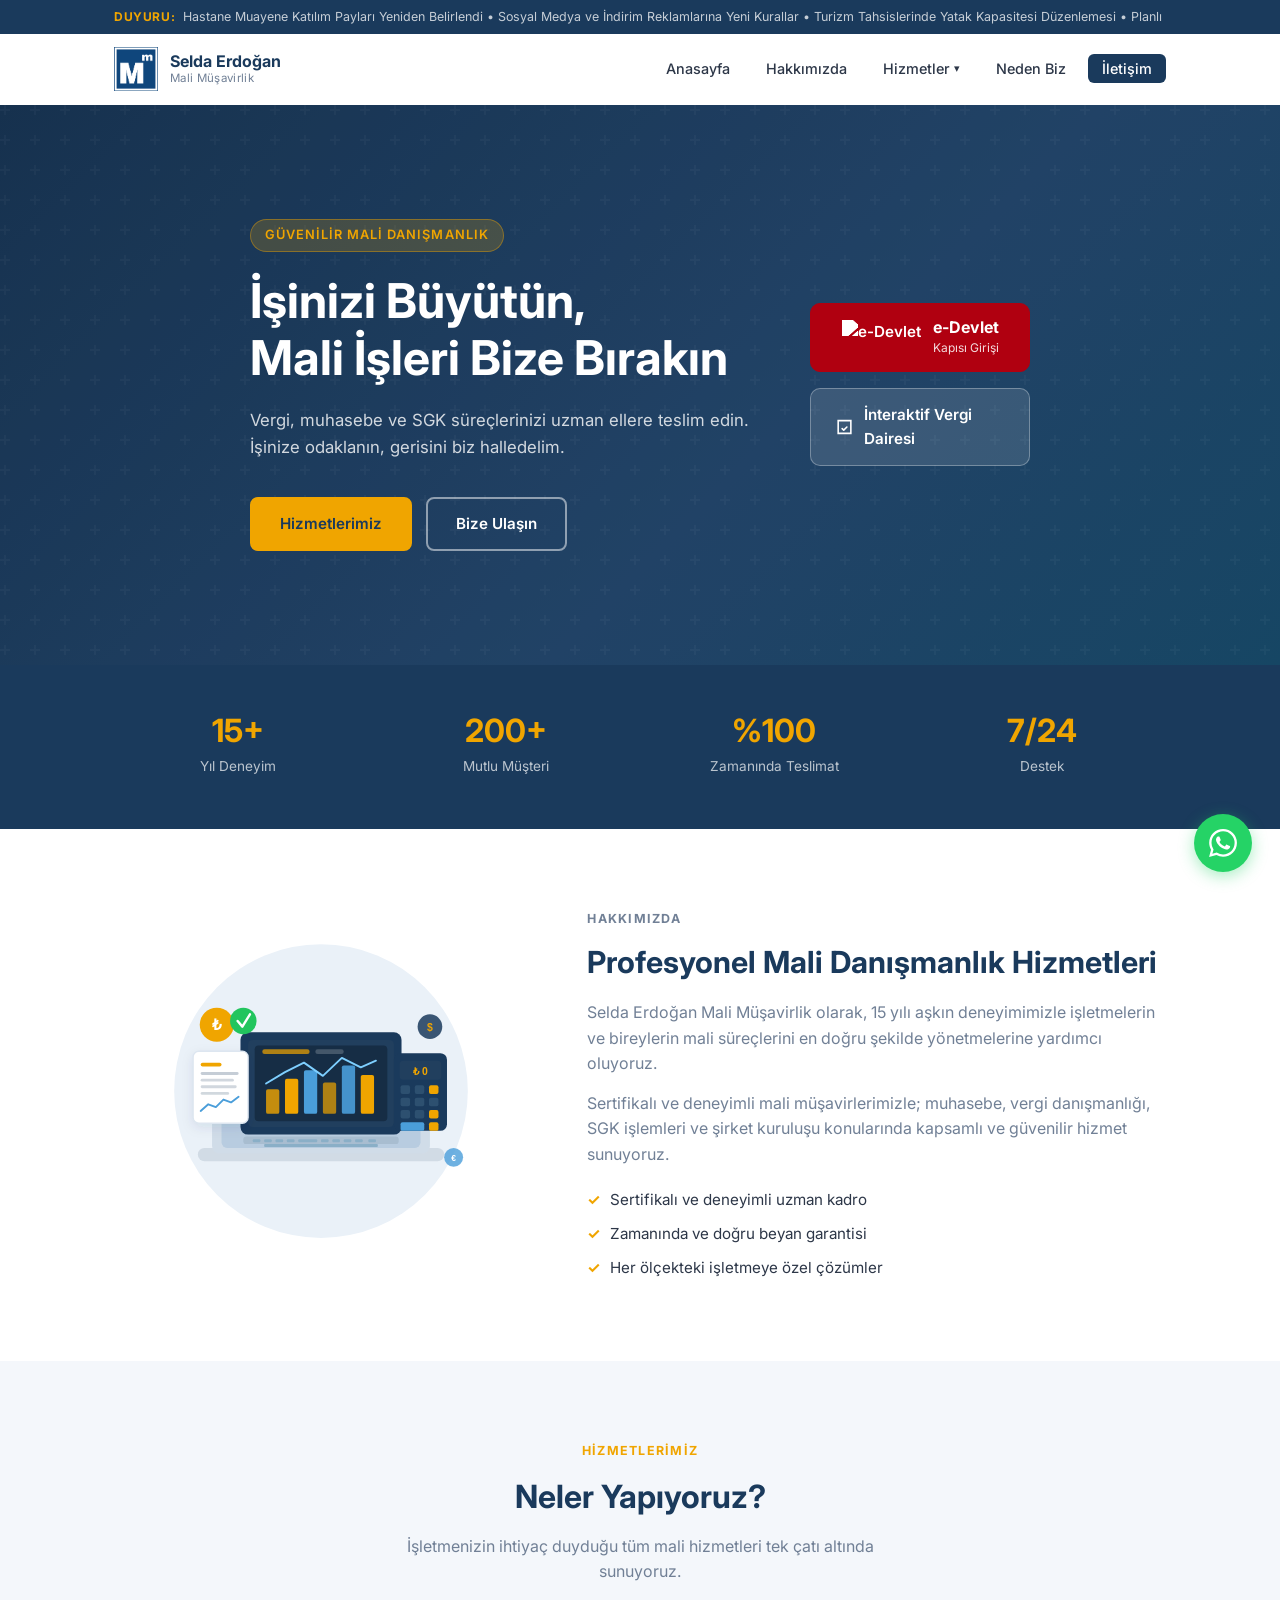
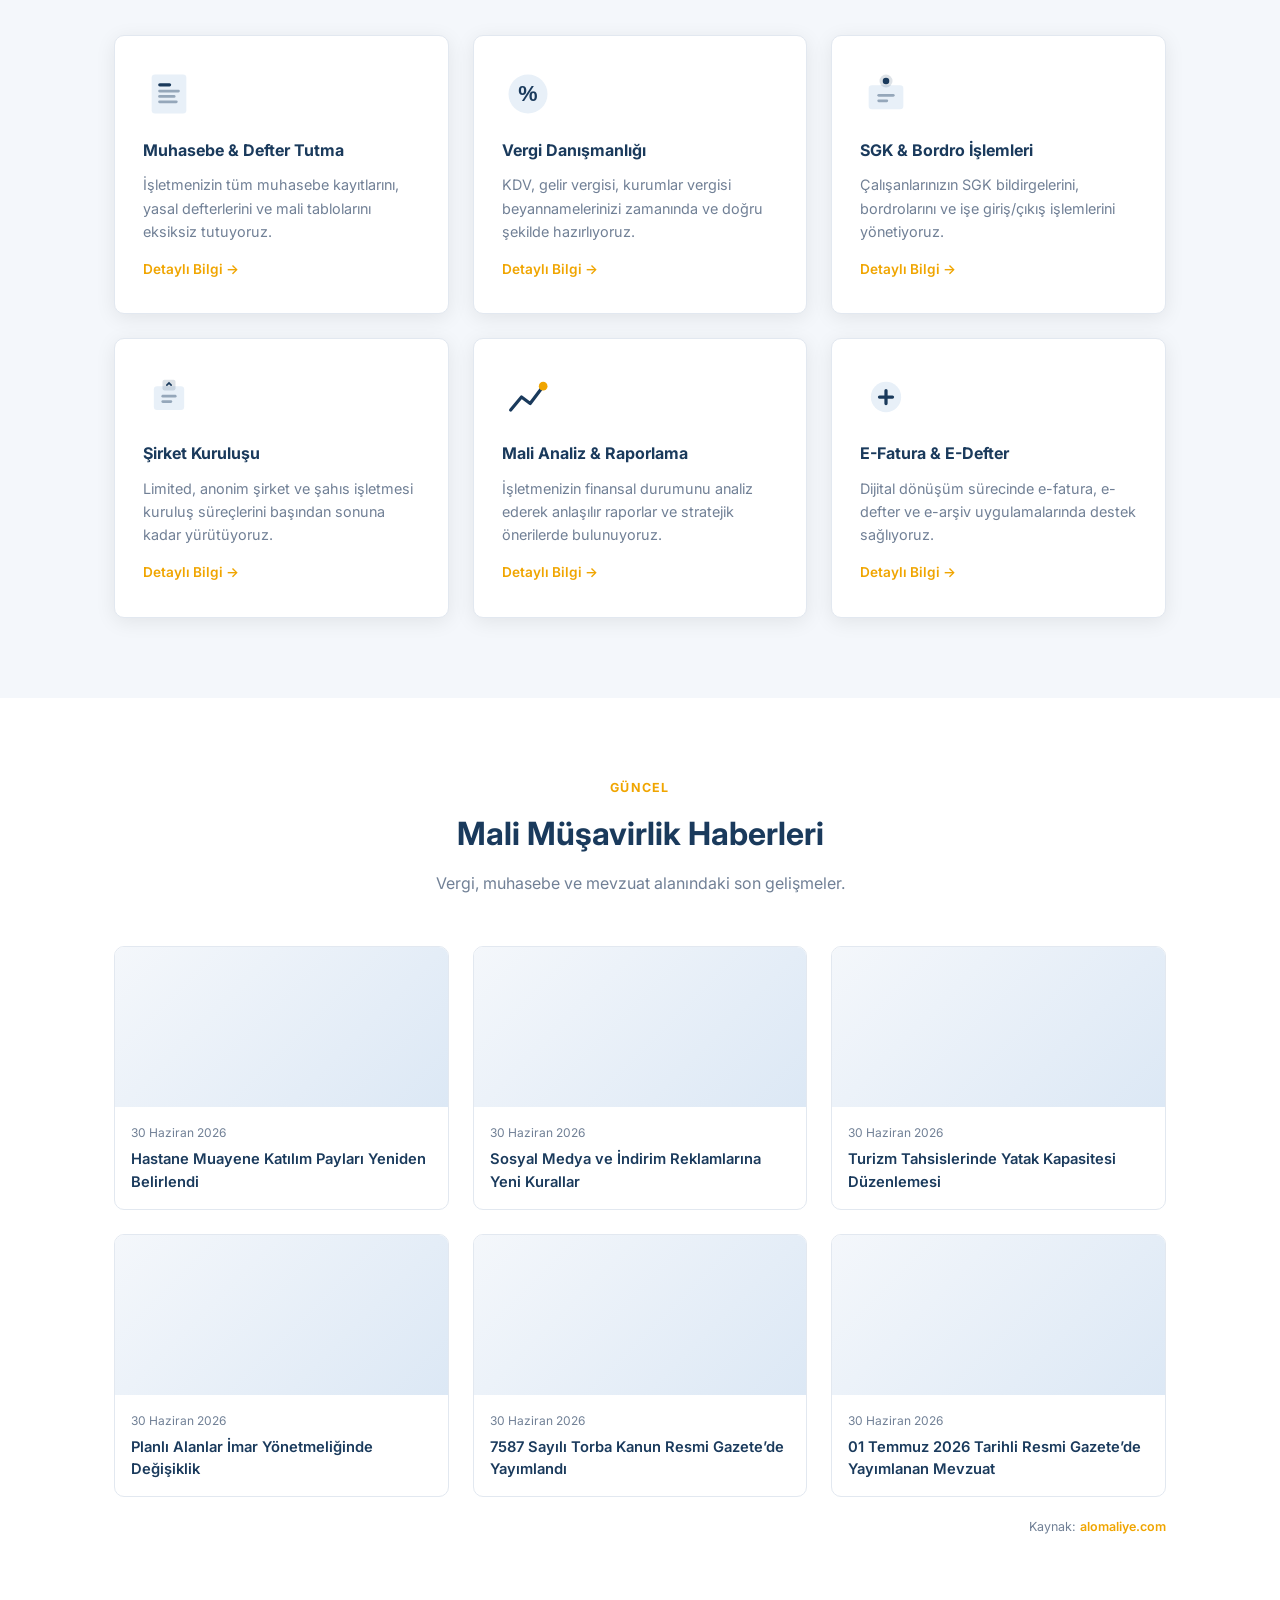
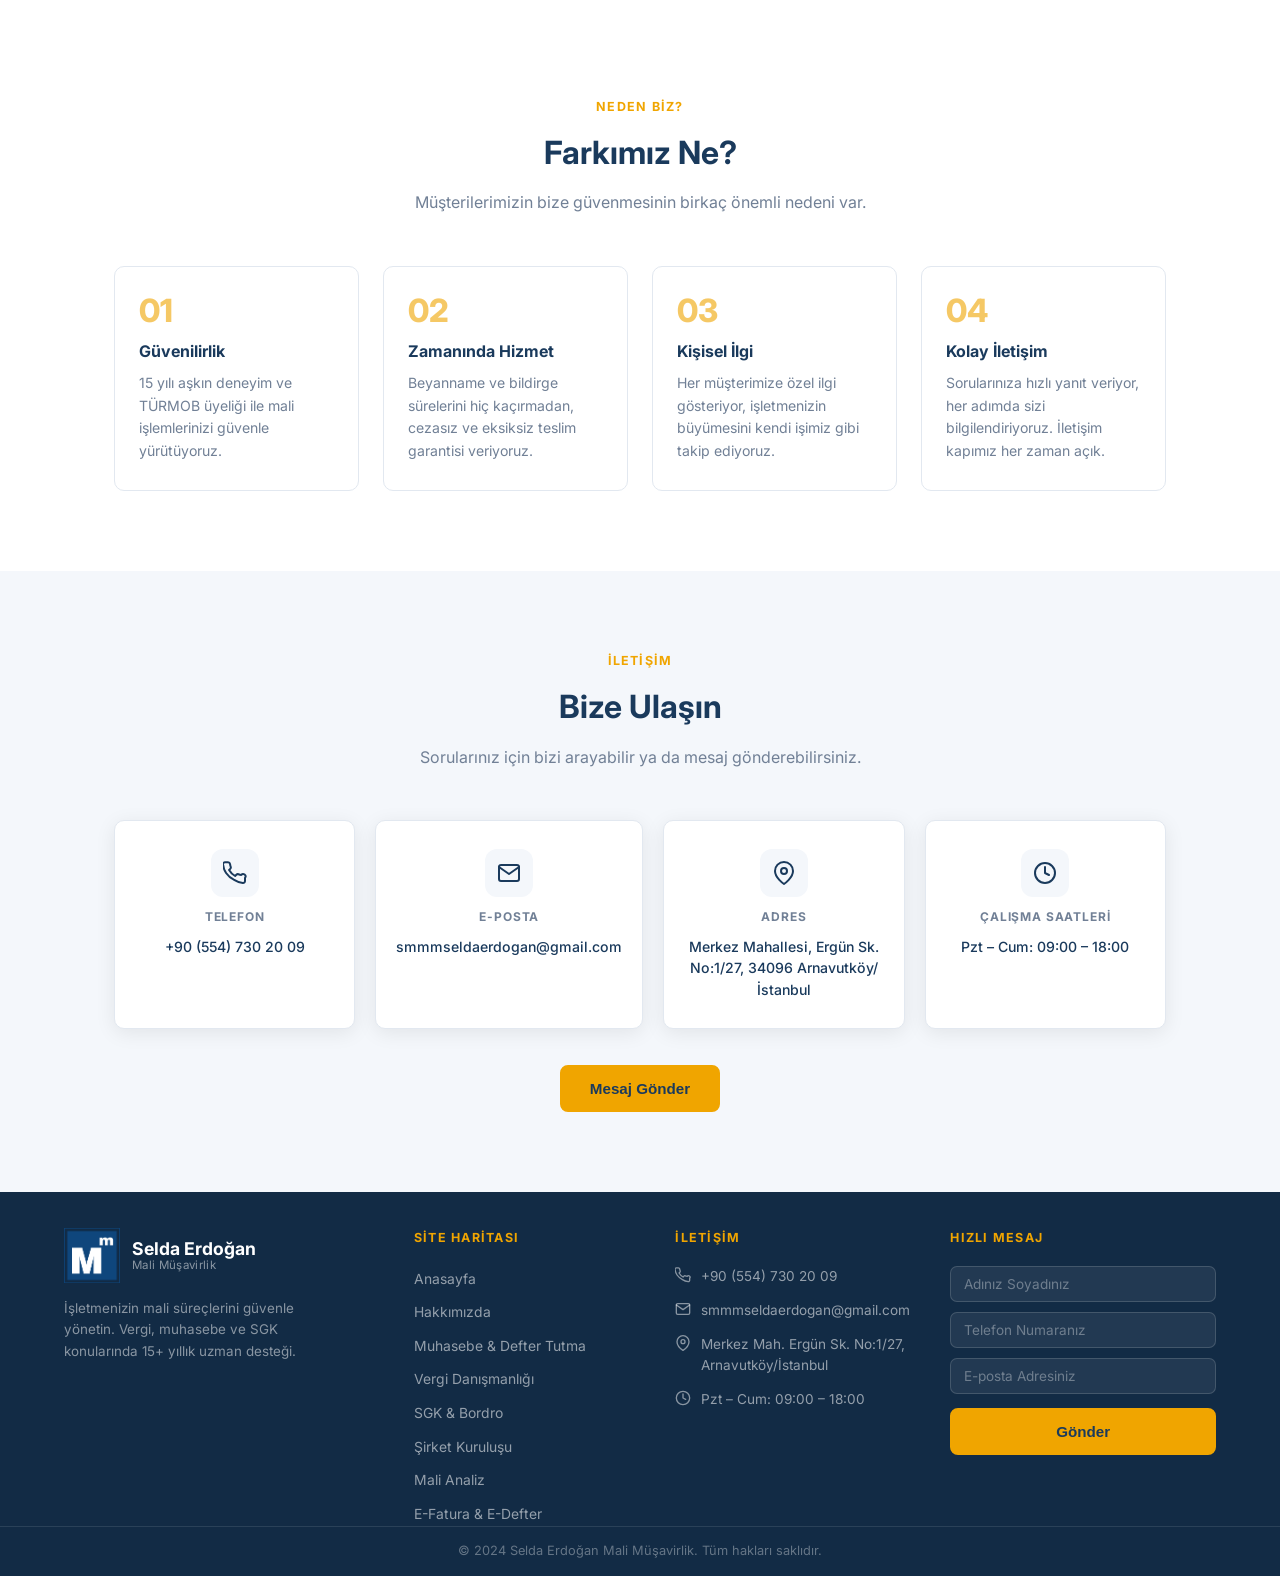
==== index.html @ 45fde5cc "edevlet butonu: resmi cdn logosu kullan" ====
<!DOCTYPE html>
<html lang="tr">
<head>
  <meta charset="UTF-8" />
  <meta name="viewport" content="width=device-width, initial-scale=1.0" />
  <title>Selda Erdoğan Mali Müşavirlik</title>
  <link rel="stylesheet" href="style.css" />
  <link href="https://fonts.googleapis.com/css2?family=Inter:wght@300;400;500;600;700&display=swap" rel="stylesheet" />
</head>
<body>

  <!-- TOPBAR -->
  <div class="topbar" id="topbar">
    <div class="container topbar-inner">
      <div class="topbar-rates" id="topbar-rates">
        <span class="rate-item"><span class="rate-label">$ Dolar</span><span class="rate-val" id="usd-val">—</span></span>
        <span class="rate-divider">|</span>
        <span class="rate-item"><span class="rate-label">€ Euro</span><span class="rate-val" id="eur-val">—</span></span>
        <span class="rate-divider">|</span>
        <span class="rate-item"><span class="rate-label">£ Sterlin</span><span class="rate-val" id="gbp-val">—</span></span>
      </div>
      <div class="topbar-ticker">
        <span class="ticker-label">Duyuru:</span>
        <div class="ticker-wrap">
          <span class="ticker-text" id="ticker-text">Haberler yükleniyor...</span>
        </div>
      </div>
    </div>
  </div>

  <!-- HEADER -->
  <header class="header" id="header">
    <div class="container header-inner">
      <a href="#anasayfa" class="logo">
        <img src="logo.png" alt="Selda Erdoğan Mali Müşavirlik Logo" class="logo-img" />
        <div class="logo-text">
          <span class="logo-name">Selda Erdoğan</span>
          <span class="logo-sub">Mali Müşavirlik</span>
        </div>
      </a>

      <nav class="nav" id="nav">
        <ul>
          <li><a href="#anasayfa">Anasayfa</a></li>
          <li><a href="#hakkimizda">Hakkımızda</a></li>
          <li class="has-dropdown">
            <a href="#hizmetler">Hizmetler <span class="arrow">▾</span></a>
            <ul class="dropdown">
              <li><a href="hizmetler/muhasebe.html">Muhasebe & Defter Tutma</a></li>
              <li><a href="hizmetler/vergi.html">Vergi Danışmanlığı</a></li>
              <li><a href="hizmetler/sgk.html">SGK & Bordro İşlemleri</a></li>
              <li><a href="hizmetler/sirket.html">Şirket Kuruluşu</a></li>
              <li><a href="hizmetler/analiz.html">Mali Analiz & Raporlama</a></li>
              <li><a href="hizmetler/efatura.html">E-Fatura & E-Defter</a></li>
            </ul>
          </li>
          <li><a href="#neden-biz">Neden Biz</a></li>
          <li><a href="#" class="nav-cta" onclick="event.preventDefault();document.getElementById('contact-popup').classList.add('active')">İletişim</a></li>
        </ul>
      </nav>

      <button class="hamburger" id="hamburger" aria-label="Menü">
        <span></span><span></span><span></span>
      </button>
    </div>
  </header>

  <!-- HERO -->
  <section class="hero" id="anasayfa">
    <div class="hero-overlay"></div>
    <div class="container hero-inner">
      <div class="hero-content">
        <p class="hero-badge">Güvenilir Mali Danışmanlık</p>
        <h1>İşinizi Büyütün,<br/>Mali İşleri Bize Bırakın</h1>
        <p class="hero-desc">
          Vergi, muhasebe ve SGK süreçlerinizi uzman ellere teslim edin.
          İşinize odaklanın, gerisini biz halledelim.
        </p>
        <div class="hero-btns">
          <a href="#hizmetler" class="btn btn-primary">Hizmetlerimiz</a>
          <a href="#iletisim" class="btn btn-outline">Bize Ulaşın</a>
        </div>
      </div>
      <div class="hero-links">
        <a href="https://giris.turkiye.gov.tr" target="_blank" rel="noopener" class="hero-link-btn hero-link-edevlet">
          <img src="https://cdn.e-devlet.gov.tr/themes/izmir/images/login/edk-logo.png" alt="e-Devlet" height="36" style="filter: brightness(0) invert(1);" />
          <span>
            <span class="hero-link-label">e-Devlet</span>
            <span class="hero-link-sub">Kapısı Girişi</span>
          </span>
        </a>
        <a href="https://ivd.gib.gov.tr" target="_blank" rel="noopener" class="hero-link-btn">
          <svg viewBox="0 0 24 24" fill="none" width="22" height="22"><path d="M9 14l2 2 4-4" stroke="currentColor" stroke-width="2" stroke-linecap="round" stroke-linejoin="round"/><path d="M4 4h16v16H4z" stroke="currentColor" stroke-width="2" rx="2"/></svg>
          İnteraktif Vergi Dairesi
        </a>
      </div>
    </div>
  </section>

  <!-- STATS -->
  <section class="stats">
    <div class="container stats-grid">
      <div class="stat-item">
        <span class="stat-num">15+</span>
        <span class="stat-label">Yıl Deneyim</span>
      </div>
      <div class="stat-item">
        <span class="stat-num">200+</span>
        <span class="stat-label">Mutlu Müşteri</span>
      </div>
      <div class="stat-item">
        <span class="stat-num">%100</span>
        <span class="stat-label">Zamanında Teslimat</span>
      </div>
      <div class="stat-item">
        <span class="stat-num">7/24</span>
        <span class="stat-label">Destek</span>
      </div>
    </div>
  </section>

  <!-- HAKKIMIZDA -->
  <section class="about section" id="hakkimizda">
    <div class="container about-grid">
      <div class="about-visual">
        <div class="about-illus">
          <svg xmlns="http://www.w3.org/2000/svg" viewBox="0 0 380 340" fill="none">

            <!-- Arka plan daire -->
            <circle cx="190" cy="170" r="155" fill="#eaf1f8"/>

            <!-- Masa -->
            <rect x="60" y="230" width="260" height="14" rx="7" fill="#1a3a5c" opacity=".12"/>
            <rect x="75" y="188" width="230" height="48" rx="8" fill="#d0dce8"/>
            <rect x="85" y="194" width="210" height="36" rx="6" fill="#b8cce0"/>

            <!-- Laptop gövde -->
            <rect x="105" y="108" width="170" height="108" rx="8" fill="#1a3a5c"/>
            <rect x="113" y="116" width="154" height="92" rx="5" fill="#213f5e"/>

            <!-- Ekran içi grafik -->
            <rect x="120" y="122" width="140" height="80" rx="4" fill="#162d45"/>
            <!-- Bar chart -->
            <rect x="132" y="168" width="14" height="26" rx="2" fill="#f0a500" opacity=".8"/>
            <rect x="152" y="157" width="14" height="37" rx="2" fill="#f0a500"/>
            <rect x="172" y="148" width="14" height="46" rx="2" fill="#4a9eda"/>
            <rect x="192" y="161" width="14" height="33" rx="2" fill="#f0a500" opacity=".7"/>
            <rect x="212" y="143" width="14" height="51" rx="2" fill="#4a9eda" opacity=".9"/>
            <rect x="232" y="153" width="14" height="41" rx="2" fill="#f0a500"/>
            <!-- Çizgi grafik -->
            <polyline points="132,162 152,150 172,140 192,154 212,135 232,145 248,138" stroke="#7ecfff" stroke-width="2" stroke-linecap="round" stroke-linejoin="round" fill="none"/>
            <!-- Başlık metni ekran -->
            <rect x="128" y="126" width="50" height="5" rx="2.5" fill="#f0a500" opacity=".7"/>
            <rect x="184" y="126" width="30" height="5" rx="2.5" fill="#fff" opacity=".2"/>

            <!-- Klavye -->
            <rect x="108" y="218" width="164" height="8" rx="3" fill="#a8bdd0"/>
            <rect x="118" y="221" width="8" height="3" rx="1" fill="#8aafc7"/>
            <rect x="130" y="221" width="8" height="3" rx="1" fill="#8aafc7"/>
            <rect x="142" y="221" width="8" height="3" rx="1" fill="#8aafc7"/>
            <rect x="154" y="221" width="8" height="3" rx="1" fill="#8aafc7"/>
            <rect x="166" y="221" width="20" height="3" rx="1" fill="#8aafc7"/>
            <rect x="190" y="221" width="8" height="3" rx="1" fill="#8aafc7"/>
            <rect x="202" y="221" width="8" height="3" rx="1" fill="#8aafc7"/>
            <rect x="214" y="221" width="8" height="3" rx="1" fill="#8aafc7"/>
            <rect x="226" y="221" width="8" height="3" rx="1" fill="#8aafc7"/>
            <rect x="240" y="221" width="8" height="3" rx="1" fill="#8aafc7"/>
            <rect x="130" y="226" width="120" height="3" rx="1" fill="#8aafc7"/>

            <!-- Sol belge / dosya -->
            <rect x="55" y="128" width="58" height="76" rx="6" fill="#fff" filter="url(#shadow1)"/>
            <rect x="55" y="128" width="58" height="76" rx="6" fill="#fff"/>
            <rect x="55" y="128" width="58" height="76" rx="6" stroke="#dde6f0" stroke-width="1.5"/>
            <rect x="63" y="140" width="22" height="4" rx="2" fill="#f0a500"/>
            <rect x="63" y="150" width="40" height="3" rx="1.5" fill="#1a3a5c" opacity=".25"/>
            <rect x="63" y="157" width="35" height="3" rx="1.5" fill="#1a3a5c" opacity=".2"/>
            <rect x="63" y="164" width="38" height="3" rx="1.5" fill="#1a3a5c" opacity=".2"/>
            <rect x="63" y="171" width="30" height="3" rx="1.5" fill="#1a3a5c" opacity=".2"/>
            <!-- Küçük grafik belge içi -->
            <polyline points="63,191 71,184 79,187 87,179 95,182 103,176" stroke="#4a9eda" stroke-width="2" stroke-linecap="round" stroke-linejoin="round" fill="none"/>

            <!-- Sağ hesap makinesi -->
            <rect x="267" y="130" width="56" height="82" rx="7" fill="#1a3a5c"/>
            <rect x="273" y="138" width="44" height="20" rx="4" fill="#213f5e"/>
            <text x="295" y="153" text-anchor="middle" font-size="11" font-weight="700" fill="#f0a500" font-family="Arial">₺ 0</text>
            <!-- Tuşlar -->
            <rect x="274" y="164" width="10" height="9" rx="2" fill="#2d5070"/>
            <rect x="289" y="164" width="10" height="9" rx="2" fill="#2d5070"/>
            <rect x="304" y="164" width="10" height="9" rx="2" fill="#f0a500"/>
            <rect x="274" y="177" width="10" height="9" rx="2" fill="#2d5070"/>
            <rect x="289" y="177" width="10" height="9" rx="2" fill="#2d5070"/>
            <rect x="304" y="177" width="10" height="9" rx="2" fill="#2d5070"/>
            <rect x="274" y="190" width="10" height="9" rx="2" fill="#2d5070"/>
            <rect x="289" y="190" width="10" height="9" rx="2" fill="#2d5070"/>
            <rect x="304" y="190" width="10" height="9" rx="2" fill="#f0a500"/>
            <rect x="274" y="203" width="25" height="9" rx="2" fill="#4a9eda"/>
            <rect x="304" y="203" width="10" height="9" rx="2" fill="#f0a500"/>

            <!-- Para sembolleri floating -->
            <circle cx="80" cy="100" r="18" fill="#f0a500"/>
            <text x="80" y="106" text-anchor="middle" font-size="16" font-weight="700" fill="#fff" font-family="Arial">₺</text>

            <circle cx="305" cy="102" r="13" fill="#1a3a5c" opacity=".85"/>
            <text x="305" y="107" text-anchor="middle" font-size="11" font-weight="700" fill="#f0a500" font-family="Arial">$</text>

            <circle cx="330" cy="240" r="10" fill="#4a9eda" opacity=".8"/>
            <text x="330" y="244" text-anchor="middle" font-size="9" font-weight="700" fill="#fff" font-family="Arial">€</text>

            <!-- Onay işareti rozet -->
            <circle cx="108" cy="96" r="14" fill="#22c55e"/>
            <polyline points="102,96 107,102 115,89" stroke="#fff" stroke-width="2.5" stroke-linecap="round" stroke-linejoin="round" fill="none"/>

            <defs>
              <filter id="shadow1" x="-20%" y="-20%" width="140%" height="140%">
                <feDropShadow dx="0" dy="4" stdDeviation="6" flood-color="#1a3a5c" flood-opacity=".1"/>
              </filter>
            </defs>
          </svg>
        </div>
      </div>
      <div class="about-text">
        <p class="section-label">Hakkımızda</p>
        <h2>Profesyonel Mali Danışmanlık Hizmetleri</h2>
        <p>
          Selda Erdoğan Mali Müşavirlik olarak, 15 yılı aşkın deneyimimizle işletmelerin
          ve bireylerin mali süreçlerini en doğru şekilde yönetmelerine yardımcı oluyoruz.
        </p>
        <p>
          Sertifikalı ve deneyimli mali müşavirlerimizle; muhasebe,
          vergi danışmanlığı, SGK işlemleri ve şirket kuruluşu konularında kapsamlı
          ve güvenilir hizmet sunuyoruz.
        </p>
        <ul class="about-list">
          <li>
            <span class="check">✓</span>
            Sertifikalı ve deneyimli uzman kadro
          </li>
          <li>
            <span class="check">✓</span>
            Zamanında ve doğru beyan garantisi
          </li>
          <li>
            <span class="check">✓</span>
            Her ölçekteki işletmeye özel çözümler
          </li>
        </ul>
      </div>
    </div>
  </section>

  <!-- HİZMETLER -->
  <section class="services section bg-light" id="hizmetler">
    <div class="container">
      <div class="section-head">
        <p class="section-label">Hizmetlerimiz</p>
        <h2>Neler Yapıyoruz?</h2>
        <p class="section-desc">İşletmenizin ihtiyaç duyduğu tüm mali hizmetleri tek çatı altında sunuyoruz.</p>
      </div>

      <div class="services-grid">
        <a href="hizmetler/muhasebe.html" class="service-card">
          <div class="service-icon">
            <svg viewBox="0 0 48 48" fill="none" xmlns="http://www.w3.org/2000/svg">
              <rect x="8" y="6" width="32" height="36" rx="3" fill="#e8f0f8"/>
              <rect x="14" y="14" width="12" height="3" rx="1.5" fill="#1a3a5c"/>
              <rect x="14" y="20" width="20" height="2.5" rx="1.25" fill="#1a3a5c" opacity=".4"/>
              <rect x="14" y="25" width="16" height="2.5" rx="1.25" fill="#1a3a5c" opacity=".4"/>
              <rect x="14" y="30" width="18" height="2.5" rx="1.25" fill="#1a3a5c" opacity=".4"/>
            </svg>
          </div>
          <h3>Muhasebe & Defter Tutma</h3>
          <p>İşletmenizin tüm muhasebe kayıtlarını, yasal defterlerini ve mali tablolarını eksiksiz tutuyoruz.</p>
          <span class="card-link">Detaylı Bilgi →</span>
        </a>

        <a href="hizmetler/vergi.html" class="service-card">
          <div class="service-icon">
            <svg viewBox="0 0 48 48" fill="none" xmlns="http://www.w3.org/2000/svg">
              <circle cx="24" cy="24" r="18" fill="#e8f0f8"/>
              <text x="24" y="30" text-anchor="middle" font-size="20" font-weight="700" fill="#1a3a5c" font-family="Arial">%</text>
            </svg>
          </div>
          <h3>Vergi Danışmanlığı</h3>
          <p>KDV, gelir vergisi, kurumlar vergisi beyannamelerinizi zamanında ve doğru şekilde hazırlıyoruz.</p>
          <span class="card-link">Detaylı Bilgi →</span>
        </a>

        <a href="hizmetler/sgk.html" class="service-card">
          <div class="service-icon">
            <svg viewBox="0 0 48 48" fill="none" xmlns="http://www.w3.org/2000/svg">
              <rect x="8" y="16" width="32" height="22" rx="3" fill="#e8f0f8"/>
              <circle cx="24" cy="12" r="6" fill="#1a3a5c" opacity=".15"/>
              <circle cx="24" cy="12" r="3" fill="#1a3a5c"/>
              <rect x="16" y="24" width="16" height="2.5" rx="1.25" fill="#1a3a5c" opacity=".4"/>
              <rect x="16" y="29" width="10" height="2.5" rx="1.25" fill="#1a3a5c" opacity=".4"/>
            </svg>
          </div>
          <h3>SGK & Bordro İşlemleri</h3>
          <p>Çalışanlarınızın SGK bildirgelerini, bordrolarını ve işe giriş/çıkış işlemlerini yönetiyoruz.</p>
          <span class="card-link">Detaylı Bilgi →</span>
        </a>

        <a href="hizmetler/sirket.html" class="service-card">
          <div class="service-icon">
            <svg viewBox="0 0 48 48" fill="none" xmlns="http://www.w3.org/2000/svg">
              <rect x="10" y="14" width="28" height="22" rx="3" fill="#e8f0f8"/>
              <rect x="18" y="8" width="12" height="10" rx="2" fill="#1a3a5c" opacity=".15"/>
              <path d="M22 13 L24 11 L26 13" stroke="#1a3a5c" stroke-width="1.5" stroke-linecap="round"/>
              <rect x="17" y="22" width="14" height="2.5" rx="1.25" fill="#1a3a5c" opacity=".4"/>
              <rect x="17" y="27" width="10" height="2.5" rx="1.25" fill="#1a3a5c" opacity=".4"/>
            </svg>
          </div>
          <h3>Şirket Kuruluşu</h3>
          <p>Limited, anonim şirket ve şahıs işletmesi kuruluş süreçlerini başından sonuna kadar yürütüyoruz.</p>
          <span class="card-link">Detaylı Bilgi →</span>
        </a>

        <a href="hizmetler/analiz.html" class="service-card">
          <div class="service-icon">
            <svg viewBox="0 0 48 48" fill="none" xmlns="http://www.w3.org/2000/svg">
              <polyline points="8,36 18,24 26,30 38,14" stroke="#1a3a5c" stroke-width="3" stroke-linecap="round" stroke-linejoin="round" fill="none"/>
              <circle cx="38" cy="14" r="4" fill="#f0a500"/>
            </svg>
          </div>
          <h3>Mali Analiz & Raporlama</h3>
          <p>İşletmenizin finansal durumunu analiz ederek anlaşılır raporlar ve stratejik önerilerde bulunuyoruz.</p>
          <span class="card-link">Detaylı Bilgi →</span>
        </a>

        <a href="hizmetler/efatura.html" class="service-card">
          <div class="service-icon">
            <svg viewBox="0 0 48 48" fill="none" xmlns="http://www.w3.org/2000/svg">
              <rect x="10" y="10" width="28" height="28" rx="14" fill="#e8f0f8"/>
              <path d="M24 18 L24 30 M18 24 L30 24" stroke="#1a3a5c" stroke-width="3" stroke-linecap="round"/>
            </svg>
          </div>
          <h3>E-Fatura & E-Defter</h3>
          <p>Dijital dönüşüm sürecinde e-fatura, e-defter ve e-arşiv uygulamalarında destek sağlıyoruz.</p>
          <span class="card-link">Detaylı Bilgi →</span>
        </a>
      </div>
    </div>
  </section>

  <!-- HABERLER -->
  <section class="news section" id="haberler">
    <div class="container">
      <div class="section-head">
        <p class="section-label">Güncel</p>
        <h2>Mali Müşavirlik Haberleri</h2>
        <p class="section-desc">Vergi, muhasebe ve mevzuat alanındaki son gelişmeler.</p>
      </div>
      <div class="news-grid" id="news-grid">
        <div class="news-loading">Haberler yükleniyor...</div>
      </div>
      <div class="news-source">
        Kaynak: <a href="https://www.alomaliye.com" target="_blank" rel="noopener">alomaliye.com</a>
      </div>
    </div>
  </section>

  <!-- NEDEN BİZ -->
  <section class="why section" id="neden-biz">
    <div class="container">
      <div class="section-head">
        <p class="section-label">Neden Biz?</p>
        <h2>Farkımız Ne?</h2>
        <p class="section-desc">Müşterilerimizin bize güvenmesinin birkaç önemli nedeni var.</p>
      </div>

      <div class="why-grid">
        <div class="why-item">
          <div class="why-num">01</div>
          <h3>Güvenilirlik</h3>
          <p>15 yılı aşkın deneyim ve TÜRMOB üyeliği ile mali işlemlerinizi güvenle yürütüyoruz.</p>
        </div>
        <div class="why-item">
          <div class="why-num">02</div>
          <h3>Zamanında Hizmet</h3>
          <p>Beyanname ve bildirge sürelerini hiç kaçırmadan, cezasız ve eksiksiz teslim garantisi veriyoruz.</p>
        </div>
        <div class="why-item">
          <div class="why-num">03</div>
          <h3>Kişisel İlgi</h3>
          <p>Her müşterimize özel ilgi gösteriyor, işletmenizin büyümesini kendi işimiz gibi takip ediyoruz.</p>
        </div>
        <div class="why-item">
          <div class="why-num">04</div>
          <h3>Kolay İletişim</h3>
          <p>Sorularınıza hızlı yanıt veriyor, her adımda sizi bilgilendiriyoruz. İletişim kapımız her zaman açık.</p>
        </div>
      </div>
    </div>
  </section>

  <!-- İLETİŞİM -->
  <section class="contact section bg-light" id="iletisim">
    <div class="container">
      <div class="section-head">
        <p class="section-label">İletişim</p>
        <h2>Bize Ulaşın</h2>
        <p class="section-desc">Sorularınız için bizi arayabilir ya da mesaj gönderebilirsiniz.</p>
      </div>
      <div class="contact-cards">
        <div class="contact-card">
          <div class="contact-icon">
            <svg viewBox="0 0 24 24" fill="none">
              <path d="M22 16.92v3a2 2 0 01-2.18 2 19.79 19.79 0 01-8.63-3.07A19.5 19.5 0 013.09 12a19.79 19.79 0 01-3.07-8.67A2 2 0 012 1.23h3a2 2 0 012 1.72 12.84 12.84 0 00.7 2.81 2 2 0 01-.45 2.11L6.09 9a16 16 0 006 6l1.27-1.27a2 2 0 012.11-.45 12.84 12.84 0 002.81.7A2 2 0 0122 16.92z" stroke="#1a3a5c" stroke-width="2" stroke-linecap="round" stroke-linejoin="round"/>
            </svg>
          </div>
          <span class="contact-label">Telefon</span>
          <span class="contact-value">+90 (554) 730 20 09</span>
        </div>
        <div class="contact-card">
          <div class="contact-icon">
            <svg viewBox="0 0 24 24" fill="none">
              <path d="M4 4h16c1.1 0 2 .9 2 2v12c0 1.1-.9 2-2 2H4c-1.1 0-2-.9-2-2V6c0-1.1.9-2 2-2z" stroke="#1a3a5c" stroke-width="2" stroke-linecap="round" stroke-linejoin="round"/>
              <polyline points="22,6 12,13 2,6" stroke="#1a3a5c" stroke-width="2" stroke-linecap="round" stroke-linejoin="round"/>
            </svg>
          </div>
          <span class="contact-label">E-posta</span>
          <span class="contact-value">smmmseldaerdogan@gmail.com</span>
        </div>
        <div class="contact-card">
          <div class="contact-icon">
            <svg viewBox="0 0 24 24" fill="none">
              <path d="M21 10c0 7-9 13-9 13s-9-6-9-13a9 9 0 0118 0z" stroke="#1a3a5c" stroke-width="2" stroke-linecap="round" stroke-linejoin="round"/>
              <circle cx="12" cy="10" r="3" stroke="#1a3a5c" stroke-width="2"/>
            </svg>
          </div>
          <span class="contact-label">Adres</span>
          <span class="contact-value">Merkez Mahallesi, Ergün Sk. No:1/27, 34096 Arnavutköy/İstanbul</span>
        </div>
        <div class="contact-card">
          <div class="contact-icon">
            <svg viewBox="0 0 24 24" fill="none">
              <circle cx="12" cy="12" r="10" stroke="#1a3a5c" stroke-width="2"/>
              <polyline points="12,6 12,12 16,14" stroke="#1a3a5c" stroke-width="2" stroke-linecap="round" stroke-linejoin="round"/>
            </svg>
          </div>
          <span class="contact-label">Çalışma Saatleri</span>
          <span class="contact-value">Pzt – Cum: 09:00 – 18:00</span>
        </div>
      </div>
      <div style="text-align:center;margin-top:36px;">
        <button class="btn btn-primary" onclick="document.getElementById('contact-popup').classList.add('active')">Mesaj Gönder</button>
      </div>
    </div>
  </section>

  <!-- İLETİŞİM FORM POPUP -->
  <div class="popup-overlay" id="contact-popup" onclick="this.classList.remove('active')">
    <div class="popup-box popup-form" onclick="event.stopPropagation()">
      <button class="popup-close" onclick="document.getElementById('contact-popup').classList.remove('active')">✕</button>
      <h3>Mesaj Gönderin</h3>
      <p>En kısa sürede size dönüş yapacağız.</p>
      <form action="https://formspree.io/f/mwvdnvgb" method="POST" onsubmit="handleForm(event)">
        <div class="form-row">
          <div class="form-group">
            <label for="name">Adınız Soyadınız</label>
            <input type="text" id="name" name="name" placeholder="Ad Soyad" required />
          </div>
          <div class="form-group">
            <label for="phone">Telefon</label>
            <input type="tel" id="phone" name="phone" placeholder="05XX XXX XX XX" required />
          </div>
        </div>
        <div class="form-group">
          <label for="email">E-posta</label>
          <input type="email" id="email" name="email" placeholder="ornek@email.com" />
        </div>
        <div class="form-group">
          <label for="subject">Konu</label>
          <select id="subject" name="subject">
            <option value="">Hizmet seçin...</option>
            <option>Muhasebe & Defter Tutma</option>
            <option>Vergi Danışmanlığı</option>
            <option>SGK & Bordro</option>
            <option>Şirket Kuruluşu</option>
            <option>Mali Analiz</option>
            <option>Diğer</option>
          </select>
        </div>
        <div class="form-group">
          <label for="message">Mesajınız</label>
          <textarea id="message" name="message" rows="3" placeholder="Mesajınızı yazın..."></textarea>
        </div>
        <button type="submit" class="btn btn-primary btn-full">Gönder</button>
        <p class="form-success" id="form-success">Mesajınız alındı, en kısa sürede dönüş yapacağız!</p>
      </form>
    </div>
  </div>

  <!-- FOOTER -->
  <footer class="footer">
    <div class="container footer-grid">

      <!-- Kolon 1: Logo + Açıklama -->
      <div class="footer-col">
        <a href="#anasayfa" class="logo footer-brand">
          <img src="logo.png" alt="Logo" class="logo-img logo-img-sm" />
          <div class="logo-text">
            <span class="logo-name" style="color:#fff;">Selda Erdoğan</span>
            <span class="logo-sub" style="color:rgba(255,255,255,.5);">Mali Müşavirlik</span>
          </div>
        </a>
        <p class="footer-desc">İşletmenizin mali süreçlerini güvenle yönetin. Vergi, muhasebe ve SGK konularında 15+ yıllık uzman desteği.</p>
      </div>

      <!-- Kolon 2: Site Haritası -->
      <div class="footer-col">
        <h4 class="footer-col-title">Site Haritası</h4>
        <ul class="footer-links">
          <li><a href="#anasayfa">Anasayfa</a></li>
          <li><a href="#hakkimizda">Hakkımızda</a></li>
          <li><a href="hizmetler/muhasebe.html">Muhasebe & Defter Tutma</a></li>
          <li><a href="hizmetler/vergi.html">Vergi Danışmanlığı</a></li>
          <li><a href="hizmetler/sgk.html">SGK & Bordro</a></li>
          <li><a href="hizmetler/sirket.html">Şirket Kuruluşu</a></li>
          <li><a href="hizmetler/analiz.html">Mali Analiz</a></li>
          <li><a href="hizmetler/efatura.html">E-Fatura & E-Defter</a></li>
        </ul>
      </div>

      <!-- Kolon 3: İletişim -->
      <div class="footer-col">
        <h4 class="footer-col-title">İletişim</h4>
        <ul class="footer-contact-list">
          <li>
            <svg viewBox="0 0 24 24" fill="none" width="16" height="16"><path d="M22 16.92v3a2 2 0 01-2.18 2 19.79 19.79 0 01-8.63-3.07A19.5 19.5 0 013.09 12a19.79 19.79 0 01-3.07-8.67A2 2 0 012 1.23h3a2 2 0 012 1.72 12.84 12.84 0 00.7 2.81 2 2 0 01-.45 2.11L6.09 9a16 16 0 006 6l1.27-1.27a2 2 0 012.11-.45 12.84 12.84 0 002.81.7A2 2 0 0122 16.92z" stroke="rgba(255,255,255,.5)" stroke-width="2" stroke-linecap="round" stroke-linejoin="round"/></svg>
            +90 (554) 730 20 09
          </li>
          <li>
            <svg viewBox="0 0 24 24" fill="none" width="16" height="16"><path d="M4 4h16c1.1 0 2 .9 2 2v12c0 1.1-.9 2-2 2H4c-1.1 0-2-.9-2-2V6c0-1.1.9-2 2-2z" stroke="rgba(255,255,255,.5)" stroke-width="2" stroke-linecap="round" stroke-linejoin="round"/><polyline points="22,6 12,13 2,6" stroke="rgba(255,255,255,.5)" stroke-width="2" stroke-linecap="round" stroke-linejoin="round"/></svg>
            smmmseldaerdogan@gmail.com
          </li>
          <li>
            <svg viewBox="0 0 24 24" fill="none" width="16" height="16"><path d="M21 10c0 7-9 13-9 13s-9-6-9-13a9 9 0 0118 0z" stroke="rgba(255,255,255,.5)" stroke-width="2" stroke-linecap="round" stroke-linejoin="round"/><circle cx="12" cy="10" r="3" stroke="rgba(255,255,255,.5)" stroke-width="2"/></svg>
            Merkez Mah. Ergün Sk. No:1/27, Arnavutköy/İstanbul
          </li>
          <li>
            <svg viewBox="0 0 24 24" fill="none" width="16" height="16"><circle cx="12" cy="12" r="10" stroke="rgba(255,255,255,.5)" stroke-width="2"/><polyline points="12,6 12,12 16,14" stroke="rgba(255,255,255,.5)" stroke-width="2" stroke-linecap="round" stroke-linejoin="round"/></svg>
            Pzt – Cum: 09:00 – 18:00
          </li>
        </ul>
      </div>

      <!-- Kolon 4: Hızlı Form -->
      <div class="footer-col">
        <h4 class="footer-col-title">Hızlı Mesaj</h4>
        <form class="footer-form" action="https://formspree.io/f/mwvdnvgb" method="POST" onsubmit="handleFooterForm(event)">
          <div class="footer-form-group">
            <input type="text" name="name" placeholder="Adınız Soyadınız" required />
          </div>
          <div class="footer-form-group">
            <input type="tel" name="phone" placeholder="Telefon Numaranız" required />
          </div>
          <div class="footer-form-group">
            <input type="email" name="email" placeholder="E-posta Adresiniz" />
          </div>
          <button type="submit" class="btn btn-primary btn-full" style="margin-top:4px;">Gönder</button>
          <p class="footer-form-success" id="footer-form-success">Mesajınız alındı!</p>
        </form>
      </div>

    </div>
    <div class="footer-bottom">
      <p>© 2024 Selda Erdoğan Mali Müşavirlik. Tüm hakları saklıdır.</p>
    </div>
  </footer>

  <script>
    // Hamburger menu
    const hamburger = document.getElementById('hamburger');
    const nav = document.getElementById('nav');
    hamburger.addEventListener('click', () => {
      nav.classList.toggle('open');
      hamburger.classList.toggle('active');
    });
    nav.querySelectorAll('a').forEach(link => {
      link.addEventListener('click', () => {
        nav.classList.remove('open');
        hamburger.classList.remove('active');
      });
    });

    // Sticky header shadow
    window.addEventListener('scroll', () => {
      document.getElementById('header').classList.toggle('scrolled', window.scrollY > 20);
    });

    // Form
    async function handleForm(e) {
      e.preventDefault();
      const form = e.target;
      const btn = form.querySelector('button[type=submit]');
      btn.disabled = true;
      btn.textContent = 'Gönderiliyor...';
      try {
        const res = await fetch(form.action, { method: 'POST', body: new FormData(form), headers: { Accept: 'application/json' } });
        if (res.ok) {
          document.getElementById('form-success').style.display = 'block';
          form.reset();
        } else {
          alert('Bir hata oluştu, lütfen tekrar deneyin.');
        }
      } catch {
        alert('Bağlantı hatası, lütfen tekrar deneyin.');
      }
      btn.disabled = false;
      btn.textContent = 'Gönder';
    }

    async function handleFooterForm(e) {
      e.preventDefault();
      const form = e.target;
      const btn = form.querySelector('button[type=submit]');
      btn.disabled = true;
      btn.textContent = 'Gönderiliyor...';
      try {
        const res = await fetch(form.action, { method: 'POST', body: new FormData(form), headers: { Accept: 'application/json' } });
        if (res.ok) {
          document.getElementById('footer-form-success').style.display = 'block';
          form.reset();
        } else {
          alert('Bir hata oluştu, lütfen tekrar deneyin.');
        }
      } catch {
        alert('Bağlantı hatası, lütfen tekrar deneyin.');
      }
      btn.disabled = false;
      btn.textContent = 'Gönder';
    }

    // Döviz kurları (TCMB üzerinden ExchangeRate-API)
    async function loadRates() {
      try {
        const res = await fetch('https://open.er-api.com/v6/latest/TRY');
        const data = await res.json();
        const rates = data.rates;
        const fmt = v => (1 / v).toLocaleString('tr-TR', { minimumFractionDigits: 2, maximumFractionDigits: 2 });
        document.getElementById('usd-val').textContent = fmt(rates.USD) + ' ₺';
        document.getElementById('eur-val').textContent = fmt(rates.EUR) + ' ₺';
        document.getElementById('gbp-val').textContent = fmt(rates.GBP) + ' ₺';
      } catch (e) {
        document.getElementById('topbar-rates').style.display = 'none';
      }
    }
    loadRates();

    // Haberler (haberler.json - GitHub Actions tarafından saatte bir güncellenir)
    async function loadNews() {
      const grid = document.getElementById('news-grid');
      const ticker = document.getElementById('ticker-text');
      try {
        const res = await fetch('haberler.json?t=' + Date.now());
        const data = await res.json();
        const items = data.items;
        if (!items || items.length === 0) throw new Error('no items');

        // Haber kartları
        grid.innerHTML = items.map(item => {
          const date = item.date ? new Date(item.date).toLocaleDateString('tr-TR', { day: 'numeric', month: 'long', year: 'numeric' }) : '';
          return `
            <a href="${item.link}" target="_blank" rel="noopener" class="news-card">
              ${item.img ? `<div class="news-img" style="background-image:url('${item.img}')"></div>` : '<div class="news-img news-img-placeholder"></div>'}
              <div class="news-body">
                <span class="news-date">${date}</span>
                <h4>${item.title}</h4>
              </div>
            </a>`;
        }).join('');

        // Ticker
        ticker.textContent = items.map(i => i.title).join('   •   ');
        ticker.style.animation = 'none';
        ticker.offsetHeight;
        ticker.style.animation = '';
      } catch (e) {
        grid.innerHTML = '<p class="news-error">Haberler şu anda yüklenemiyor. Lütfen daha sonra tekrar deneyin.</p>';
        ticker.textContent = 'Güncel mali müşavirlik haberleri için bizi takip edin.';
      }
    }
    loadNews();
  </script>

  <!-- WhatsApp Butonu -->
  <a href="https://wa.me/905547302009" target="_blank" rel="noopener" class="whatsapp-btn" aria-label="WhatsApp ile iletişime geçin">
    <svg xmlns="http://www.w3.org/2000/svg" viewBox="0 0 24 24" fill="white" width="28" height="28">
      <path d="M17.472 14.382c-.297-.149-1.758-.867-2.03-.967-.273-.099-.471-.148-.67.15-.197.297-.767.966-.94 1.164-.173.199-.347.223-.644.075-.297-.15-1.255-.463-2.39-1.475-.883-.788-1.48-1.761-1.653-2.059-.173-.297-.018-.458.13-.606.134-.133.298-.347.446-.52.149-.174.198-.298.298-.497.099-.198.05-.371-.025-.52-.075-.149-.669-1.612-.916-2.207-.242-.579-.487-.5-.669-.51-.173-.008-.371-.01-.57-.01-.198 0-.52.074-.792.372-.272.297-1.04 1.016-1.04 2.479 0 1.462 1.065 2.875 1.213 3.074.149.198 2.096 3.2 5.077 4.487.709.306 1.262.489 1.694.625.712.227 1.36.195 1.871.118.571-.085 1.758-.719 2.006-1.413.248-.694.248-1.289.173-1.413-.074-.124-.272-.198-.57-.347m-5.421 7.403h-.004a9.87 9.87 0 01-5.031-1.378l-.361-.214-3.741.982.998-3.648-.235-.374a9.86 9.86 0 01-1.51-5.26c.001-5.45 4.436-9.884 9.888-9.884 2.64 0 5.122 1.03 6.988 2.898a9.825 9.825 0 012.893 6.994c-.003 5.45-4.437 9.884-9.885 9.884m8.413-18.297A11.815 11.815 0 0012.05 0C5.495 0 .16 5.335.157 11.892c0 2.096.547 4.142 1.588 5.945L.057 24l6.305-1.654a11.882 11.882 0 005.683 1.448h.005c6.554 0 11.89-5.335 11.893-11.893a11.821 11.821 0 00-3.48-8.413z"/>
    </svg>
  </a>
</body>
</html>
---- style.css ----
/* =====================
   TOPBAR
   ===================== */
.topbar {
  background: var(--navy);
  padding: 7px 0;
  font-size: .78rem;
  color: rgba(255,255,255,.75);
}
.topbar-inner {
  display: flex;
  align-items: center;
  justify-content: space-between;
  gap: 20px;
}
.topbar-rates {
  display: flex;
  align-items: center;
  gap: 10px;
  flex-shrink: 0;
}
.rate-item { display: flex; align-items: center; gap: 5px; }
.rate-label { color: rgba(255,255,255,.55); }
.rate-val { color: #fff; font-weight: 600; }
.rate-divider { color: rgba(255,255,255,.25); }

.topbar-ticker {
  display: flex;
  align-items: center;
  gap: 8px;
  overflow: hidden;
  min-width: 0;
}
.ticker-label {
  color: var(--gold);
  font-weight: 700;
  flex-shrink: 0;
  font-size: .75rem;
  text-transform: uppercase;
  letter-spacing: .05em;
}
.ticker-wrap { overflow: hidden; flex: 1; min-width: 0; }
.ticker-text {
  display: inline-block;
  white-space: nowrap;
  animation: ticker 40s linear infinite;
}
@keyframes ticker {
  0%   { transform: translateX(100%); }
  100% { transform: translateX(-100%); }
}

/* =====================
   RESET & BASE
   ===================== */
*, *::before, *::after { box-sizing: border-box; margin: 0; padding: 0; }

html { scroll-behavior: smooth; }

body {
  font-family: 'Inter', sans-serif;
  color: #2d3748;
  line-height: 1.6;
  background: #fff;
}

a { text-decoration: none; color: inherit; }
ul { list-style: none; }
img { max-width: 100%; display: block; }

/* =====================
   VARIABLES
   ===================== */
:root {
  --navy: #1a3a5c;
  --navy-dark: #122b45;
  --gold: #f0a500;
  --gold-dark: #d99200;
  --light-bg: #f4f7fb;
  --text: #2d3748;
  --text-muted: #718096;
  --border: #e2e8f0;
  --radius: 10px;
  --shadow: 0 4px 20px rgba(0,0,0,.08);
}

/* =====================
   LAYOUT
   ===================== */
.container {
  max-width: 1100px;
  margin: 0 auto;
  padding: 0 24px;
}

.section { padding: 80px 0; }
.bg-light { background: var(--light-bg); }

/* =====================
   HEADER
   ===================== */
.header {
  position: sticky;
  top: 0;
  z-index: 100;
  background: #fff;
  border-bottom: 1px solid transparent;
  transition: border-color .3s, box-shadow .3s;
}
.header.scrolled {
  border-color: var(--border);
  box-shadow: 0 2px 12px rgba(0,0,0,.07);
}

.header-inner {
  display: flex;
  align-items: center;
  justify-content: space-between;
  height: 70px;
}

/* Logo */
.logo { display: flex; align-items: center; gap: 12px; }
.logo-img { width: 44px; height: 44px; object-fit: contain; flex-shrink: 0; }
.logo-img-sm { width: 36px; height: 36px; }
.logo-text { display: flex; flex-direction: column; line-height: 1.2; }
.logo-name { font-size: 1rem; font-weight: 700; color: var(--navy); }
.logo-sub { font-size: .72rem; color: var(--text-muted); font-weight: 400; letter-spacing: .03em; }

/* Nav */
.nav > ul {
  display: flex;
  align-items: center;
  gap: 8px;
}
.nav a {
  font-size: .9rem;
  font-weight: 500;
  color: var(--text);
  padding: 6px 14px;
  border-radius: 6px;
  transition: color .2s, background .2s;
}
.nav a:hover { color: var(--navy); background: var(--light-bg); }
.nav-cta {
  background: var(--navy) !important;
  color: #fff !important;
  border-radius: 6px;
}
.nav-cta:hover { background: var(--navy-dark) !important; }

/* Dropdown */
.has-dropdown { position: relative; }
.has-dropdown > a { display: flex; align-items: center; gap: 4px; }
.arrow { font-size: .7rem; transition: transform .2s; }
.has-dropdown:hover .arrow { transform: rotate(180deg); }

.dropdown {
  display: block;
  opacity: 0;
  visibility: hidden;
  pointer-events: none;
  position: absolute;
  top: 100%;
  left: 50%;
  transform: translateX(-50%);
  background: #fff;
  border: 1px solid var(--border);
  border-radius: var(--radius);
  box-shadow: 0 8px 24px rgba(0,0,0,.1);
  min-width: 220px;
  padding: 12px 0 8px;
  z-index: 200;
  transition: opacity .2s, visibility .2s;
  transition-delay: .15s;
}
@media (min-width: 641px) {
  .has-dropdown:hover .dropdown {
    opacity: 1;
    visibility: visible;
    pointer-events: auto;
    transition-delay: 0s;
  }
}
.dropdown li a {
  display: block;
  padding: 10px 18px;
  font-size: .88rem;
  color: var(--text);
  font-weight: 500;
  border-radius: 0;
  transition: background .15s, color .15s;
}
.dropdown li a:hover { background: var(--light-bg); color: var(--navy); }

/* Hamburger */
.hamburger {
  display: none;
  flex-direction: column;
  gap: 5px;
  background: none;
  border: none;
  cursor: pointer;
  padding: 4px;
}
.hamburger span {
  display: block;
  width: 24px;
  height: 2px;
  background: var(--navy);
  border-radius: 2px;
  transition: transform .3s, opacity .3s;
}
.hamburger.active span:nth-child(1) { transform: translateY(7px) rotate(45deg); }
.hamburger.active span:nth-child(2) { opacity: 0; }
.hamburger.active span:nth-child(3) { transform: translateY(-7px) rotate(-45deg); }

/* =====================
   HERO
   ===================== */
.hero {
  position: relative;
  min-height: 560px;
  display: flex;
  align-items: center;
  background: linear-gradient(135deg, var(--navy) 0%, #274e78 60%, #1a5276 100%);
  overflow: hidden;
}
.hero::after {
  content: '';
  position: absolute;
  inset: 0;
  background: url("data:image/svg+xml,%3Csvg width='60' height='60' viewBox='0 0 60 60' xmlns='http://www.w3.org/2000/svg'%3E%3Cg fill='none' fill-rule='evenodd'%3E%3Cg fill='%23ffffff' fill-opacity='0.03'%3E%3Cpath d='M36 34v-4h-2v4h-4v2h4v4h2v-4h4v-2h-4zm0-30V0h-2v4h-4v2h4v4h2V6h4V4h-4zM6 34v-4H4v4H0v2h4v4h2v-4h4v-2H6zM6 4V0H4v4H0v2h4v4h2V6h4V4H6z'/%3E%3C/g%3E%3C/g%3E%3C/svg%3E");
}
.hero-overlay { position: absolute; inset: 0; background: rgba(0,0,0,.15); }

.hero-inner {
  position: relative;
  z-index: 1;
  display: flex;
  align-items: center;
  justify-content: space-between;
  gap: 40px;
  padding: 80px 24px;
}
.hero-content {
  max-width: 580px;
}
.hero-links {
  display: flex;
  flex-direction: column;
  gap: 16px;
  align-items: center;
  flex-shrink: 0;
}
.hero-link-btn {
  display: flex;
  align-items: center;
  gap: 10px;
  background: rgba(255,255,255,0.12);
  border: 1.5px solid rgba(255,255,255,0.3);
  color: #fff;
  padding: 14px 24px;
  border-radius: 10px;
  font-size: 0.95rem;
  font-weight: 600;
  text-decoration: none;
  width: 220px;
  justify-content: center;
  transition: background 0.2s, border-color 0.2s, transform 0.2s;
}
.hero-link-btn:hover {
  background: rgba(255,255,255,0.22);
  border-color: rgba(255,255,255,0.6);
  transform: translateY(-2px);
}
.hero-link-edevlet {
  background: #b00010;
  border-color: #b00010;
  gap: 12px;
}
.hero-link-edevlet:hover {
  background: #8e000d;
  border-color: #8e000d;
}
.hero-link-label {
  display: block;
  font-size: 1rem;
  font-weight: 700;
  line-height: 1.2;
}
.hero-link-sub {
  display: block;
  font-size: 0.75rem;
  font-weight: 400;
  opacity: 0.85;
}
.hero-badge {
  display: inline-block;
  background: rgba(240,165,0,.2);
  color: var(--gold);
  border: 1px solid rgba(240,165,0,.4);
  font-size: .8rem;
  font-weight: 600;
  letter-spacing: .08em;
  text-transform: uppercase;
  padding: 5px 14px;
  border-radius: 20px;
  margin-bottom: 20px;
}
.hero-content h1 {
  font-size: clamp(2rem, 5vw, 3rem);
  font-weight: 700;
  color: #fff;
  line-height: 1.2;
  margin-bottom: 20px;
}
.hero-desc {
  font-size: 1.05rem;
  color: rgba(255,255,255,.8);
  margin-bottom: 36px;
  max-width: 520px;
}
.hero-btns { display: flex; gap: 14px; flex-wrap: wrap; }

/* =====================
   BUTTONS
   ===================== */
.btn {
  display: inline-block;
  padding: 13px 28px;
  border-radius: 8px;
  font-size: .95rem;
  font-weight: 600;
  cursor: pointer;
  transition: all .2s;
  border: 2px solid transparent;
}
.btn-primary {
  background: var(--gold);
  color: var(--navy);
  border-color: var(--gold);
}
.btn-primary:hover { background: var(--gold-dark); border-color: var(--gold-dark); }

.btn-outline {
  background: transparent;
  color: #fff;
  border-color: rgba(255,255,255,.5);
}
.btn-outline:hover { background: rgba(255,255,255,.1); border-color: #fff; }
.btn-full { width: 100%; text-align: center; }

/* =====================
   STATS
   ===================== */
.stats {
  background: var(--navy);
  padding: 40px 0;
}
.stats-grid {
  display: grid;
  grid-template-columns: repeat(4, 1fr);
  gap: 20px;
  text-align: center;
}
.stat-item { padding: 10px; }
.stat-num {
  display: block;
  font-size: 2rem;
  font-weight: 700;
  color: var(--gold);
  line-height: 1;
  margin-bottom: 6px;
}
.stat-label {
  font-size: .85rem;
  color: rgba(255,255,255,.7);
}

/* =====================
   ABOUT
   ===================== */
.about-grid {
  display: grid;
  grid-template-columns: 1fr 1.4fr;
  gap: 60px;
  align-items: center;
}
.about-visual { display: flex; justify-content: center; align-items: center; }
.about-illus { width: 100%; max-width: 360px; }
.about-illus svg { width: 100%; height: auto; }

.section-label {
  font-size: .78rem;
  font-weight: 700;
  text-transform: uppercase;
  letter-spacing: .1em;
  color: var(--gold);
  margin-bottom: 10px;
}
.about-text h2 { font-size: 1.9rem; font-weight: 700; color: var(--navy); margin-bottom: 18px; line-height: 1.3; }
.about-text p { color: var(--text-muted); margin-bottom: 14px; }
.about-list { margin-top: 20px; display: flex; flex-direction: column; gap: 10px; }
.about-list li { display: flex; align-items: flex-start; gap: 10px; font-size: .95rem; }
.check { color: var(--gold); font-weight: 700; flex-shrink: 0; }

/* =====================
   SECTION HEAD
   ===================== */
.section-head { text-align: center; margin-bottom: 50px; }
.section-head h2 { font-size: 2rem; font-weight: 700; color: var(--navy); margin-bottom: 12px; }
.section-desc { color: var(--text-muted); max-width: 540px; margin: 0 auto; }

/* =====================
   SERVICES
   ===================== */
.services-grid {
  display: grid;
  grid-template-columns: repeat(3, 1fr);
  gap: 24px;
}
.service-card {
  background: #fff;
  border-radius: var(--radius);
  padding: 32px 28px;
  box-shadow: var(--shadow);
  border: 1px solid var(--border);
  transition: transform .2s, box-shadow .2s;
}
.service-card:hover {
  transform: translateY(-4px);
  box-shadow: 0 10px 30px rgba(0,0,0,.12);
}
.service-icon { width: 52px; height: 52px; margin-bottom: 18px; }
.service-icon svg { width: 100%; height: 100%; }
.service-card h3 { font-size: 1rem; font-weight: 700; color: var(--navy); margin-bottom: 10px; }
.service-card p { font-size: .9rem; color: var(--text-muted); line-height: 1.6; }
.card-link { display: inline-block; margin-top: 16px; font-size: .85rem; font-weight: 600; color: var(--gold); }
a.service-card { display: block; text-decoration: none; color: inherit; }

/* =====================
   WHY
   ===================== */
.why-grid {
  display: grid;
  grid-template-columns: repeat(4, 1fr);
  gap: 24px;
}
.why-item {
  padding: 28px 24px;
  border-radius: var(--radius);
  border: 1px solid var(--border);
  transition: border-color .2s, box-shadow .2s;
}
.why-item:hover { border-color: var(--gold); box-shadow: 0 4px 20px rgba(240,165,0,.1); }
.why-num {
  font-size: 2rem;
  font-weight: 800;
  color: var(--gold);
  opacity: .6;
  margin-bottom: 12px;
  line-height: 1;
}
.why-item h3 { font-size: 1rem; font-weight: 700; color: var(--navy); margin-bottom: 8px; }
.why-item p { font-size: .88rem; color: var(--text-muted); line-height: 1.6; }

/* =====================
   CONTACT
   ===================== */
.contact-cards {
  display: grid;
  grid-template-columns: repeat(4, 1fr);
  gap: 20px;
}
.contact-card {
  background: #fff;
  border-radius: var(--radius);
  padding: 28px 20px;
  text-align: center;
  border: 1px solid var(--border);
  box-shadow: var(--shadow);
  display: flex;
  flex-direction: column;
  align-items: center;
  gap: 10px;
}
.contact-icon { width: 48px; height: 48px; background: var(--light-bg); border-radius: 12px; display: flex; align-items: center; justify-content: center; padding: 12px; }
.contact-icon svg { width: 100%; height: 100%; }
.contact-label { display: block; font-size: .75rem; font-weight: 700; color: var(--text-muted); text-transform: uppercase; letter-spacing: .07em; }
.contact-value { display: block; font-size: .88rem; font-weight: 500; color: var(--navy); line-height: 1.5; }

/* Form (popup içinde) */
.form-row { display: grid; grid-template-columns: 1fr 1fr; gap: 16px; }
.form-group { margin-bottom: 14px; }
.form-group label { display: block; font-size: .82rem; font-weight: 600; color: var(--navy); margin-bottom: 5px; }
.form-group input,
.form-group select,
.form-group textarea {
  width: 100%;
  padding: 10px 13px;
  border: 1.5px solid var(--border);
  border-radius: 8px;
  font-size: .88rem;
  font-family: inherit;
  color: var(--text);
  transition: border-color .2s;
  background: #fff;
}
.form-group input:focus,
.form-group select:focus,
.form-group textarea:focus { outline: none; border-color: var(--navy); }
.form-group textarea { resize: vertical; }
.form-success { display: none; margin-top: 10px; color: #276749; font-size: .88rem; font-weight: 500; text-align: center; }

/* =====================
   HABERLER
   ===================== */
.news { background: #fff; }
.news-grid {
  display: grid;
  grid-template-columns: repeat(3, 1fr);
  gap: 24px;
  margin-bottom: 20px;
}
.news-card {
  display: flex;
  flex-direction: column;
  border-radius: var(--radius);
  border: 1px solid var(--border);
  overflow: hidden;
  text-decoration: none;
  color: inherit;
  transition: transform .2s, box-shadow .2s;
}
.news-card:hover { transform: translateY(-3px); box-shadow: var(--shadow); }
.news-img {
  height: 160px;
  background-size: cover;
  background-position: center;
  background-color: var(--light-bg);
}
.news-img-placeholder { background: linear-gradient(135deg, var(--light-bg) 0%, #dce8f5 100%); }
.news-body { padding: 16px; flex: 1; }
.news-date { font-size: .75rem; color: var(--text-muted); margin-bottom: 6px; display: block; }
.news-body h4 { font-size: .92rem; font-weight: 600; color: var(--navy); line-height: 1.5; }
.news-source { text-align: right; font-size: .78rem; color: var(--text-muted); }
.news-source a { color: var(--gold); font-weight: 600; }
.news-loading, .news-error { color: var(--text-muted); font-size: .9rem; padding: 30px 0; }

/* =====================
   POPUP
   ===================== */
.popup-overlay {
  display: none;
  position: fixed;
  inset: 0;
  background: rgba(0,0,0,.5);
  z-index: 999;
  align-items: center;
  justify-content: center;
}
.popup-overlay.active { display: flex; }

.popup-box {
  background: #fff;
  border-radius: 14px;
  padding: 40px 36px;
  max-width: 420px;
  width: 90%;
  text-align: center;
  position: relative;
  box-shadow: 0 20px 60px rgba(0,0,0,.2);
  animation: popIn .25s ease;
}
@keyframes popIn {
  from { transform: scale(.9); opacity: 0; }
  to   { transform: scale(1);  opacity: 1; }
}
.popup-close {
  position: absolute;
  top: 14px; right: 16px;
  background: none;
  border: none;
  font-size: 1.1rem;
  color: var(--text-muted);
  cursor: pointer;
  line-height: 1;
  transition: color .2s;
}
.popup-close:hover { color: var(--navy); }
.popup-logo-img {
  width: 110px;
  height: 110px;
  object-fit: contain;
  margin: 0 auto 20px;
  display: block;
}
.popup-form { max-width: 520px; text-align: left; }
.popup-box h3 {
  font-size: 1.15rem;
  font-weight: 700;
  color: var(--navy);
  margin-bottom: 6px;
}
.popup-box > p {
  font-size: .88rem;
  color: var(--text-muted);
  margin-bottom: 20px;
}

/* =====================
   FOOTER
   ===================== */
.footer { background: var(--navy-dark); padding: 36px 0 0; }
.footer .container { max-width: 100%; width: 90%; margin: 0 auto; padding: 0; }
.footer-grid {
  display: grid;
  grid-template-columns: 1.4fr 1fr 1fr 1.2fr;
  gap: 40px;
  padding-bottom: 28px;
  align-items: start;
}
.footer-brand { display: flex; align-items: center; gap: 12px; margin-bottom: 14px; }
.footer-brand .logo-img-sm { width: 56px; height: 56px; }
.footer-brand .logo-name { font-size: 1.1rem; }
.footer-desc { font-size: .84rem; color: rgba(255,255,255,.5); line-height: 1.6; max-width: 280px; }
.footer-col-title {
  font-size: .78rem;
  font-weight: 700;
  text-transform: uppercase;
  letter-spacing: .1em;
  color: var(--gold);
  margin-bottom: 18px;
}
.footer-links { display: flex; flex-direction: column; gap: 8px; }
.footer-links a {
  font-size: .87rem;
  color: rgba(255,255,255,.55);
  transition: color .2s;
}
.footer-links a:hover { color: #fff; }
.footer-contact-list { display: flex; flex-direction: column; gap: 14px; }
.footer-contact-list li {
  display: flex;
  align-items: flex-start;
  gap: 10px;
  font-size: .85rem;
  color: rgba(255,255,255,.55);
  line-height: 1.5;
}
.footer-contact-list svg { flex-shrink: 0; margin-top: 1px; }
.footer-form { display: flex; flex-direction: column; gap: 10px; }
.footer-form-group input {
  width: 100%;
  padding: 9px 13px;
  border: 1px solid rgba(255,255,255,.15);
  border-radius: 7px;
  background: rgba(255,255,255,.07);
  color: #fff;
  font-size: .85rem;
  font-family: inherit;
  transition: border-color .2s;
}
.footer-form-group input::placeholder { color: rgba(255,255,255,.35); }
.footer-form-group input:focus { outline: none; border-color: var(--gold); }
.footer-form-success { display: none; font-size: .82rem; color: #6ee7b7; margin-top: 6px; text-align: center; }

.footer-bottom {
  border-top: 1px solid rgba(255,255,255,.1);
  padding: 14px 0;
  text-align: center;
}
.footer-bottom p { font-size: .8rem; color: rgba(255,255,255,.35); }

/* =====================
   RESPONSIVE
   ===================== */
@media (max-width: 900px) {
  .services-grid { grid-template-columns: repeat(2, 1fr); }
  .why-grid { grid-template-columns: repeat(2, 1fr); }
  .about-grid { grid-template-columns: 1fr; gap: 36px; }
  .about-visual { order: -1; }
  .stats-grid { grid-template-columns: repeat(2, 1fr); }
  .contact-cards { grid-template-columns: repeat(2, 1fr); }
  .news-grid { grid-template-columns: repeat(2, 1fr); }
  .topbar-ticker { display: none; }
  .footer-grid { grid-template-columns: 1fr 1fr; gap: 28px; }
}

@media (max-width: 640px) {
  .section { padding: 56px 0; }
  .news-grid { grid-template-columns: 1fr; }
  .contact-cards { grid-template-columns: 1fr; }
  .footer-grid { grid-template-columns: 1fr; gap: 32px; }
  .topbar-rates { font-size: .7rem; gap: 6px; }
  .rate-divider { display: none; }
  .form-row { grid-template-columns: 1fr; }

  .nav {
    display: none;
    position: absolute;
    top: 70px;
    left: 0;
    right: 0;
    background: #fff;
    border-bottom: 1px solid var(--border);
    padding: 16px 24px;
    box-shadow: 0 8px 20px rgba(0,0,0,.08);
  }
  .nav.open { display: block; }
  .nav ul { flex-direction: column; gap: 4px; align-items: flex-start; }
  .nav a { display: block; width: 100%; padding: 10px 14px; }
  .hamburger { display: flex; }

  .hero { min-height: auto; }
  .hero-inner { flex-direction: column; padding: 60px 24px; gap: 32px; }
  .hero-links { flex-direction: row; flex-wrap: wrap; justify-content: center; }
  .hero-link-btn { width: auto; }
  .hero-btns { flex-direction: column; }
  .btn { text-align: center; }

  .stats-grid { grid-template-columns: repeat(2, 1fr); gap: 16px; }
  .stat-num { font-size: 1.6rem; }

  .services-grid { grid-template-columns: 1fr; }
  .why-grid { grid-template-columns: 1fr; }
  .form-row { grid-template-columns: 1fr; }

  .section-head h2 { font-size: 1.6rem; }
  .about-text h2 { font-size: 1.6rem; }

  .footer-inner { flex-direction: column; text-align: center; }
}

/* WhatsApp Butonu */
.whatsapp-btn {
  position: fixed;
  bottom: 28px;
  right: 28px;
  z-index: 9999;
  background: #25d366;
  width: 58px;
  height: 58px;
  border-radius: 50%;
  display: flex;
  align-items: center;
  justify-content: center;
  box-shadow: 0 4px 16px rgba(37,211,102,0.4);
  transition: transform 0.2s, box-shadow 0.2s;
}
.whatsapp-btn:hover {
  transform: scale(1.1);
  box-shadow: 0 6px 24px rgba(37,211,102,0.6);
}
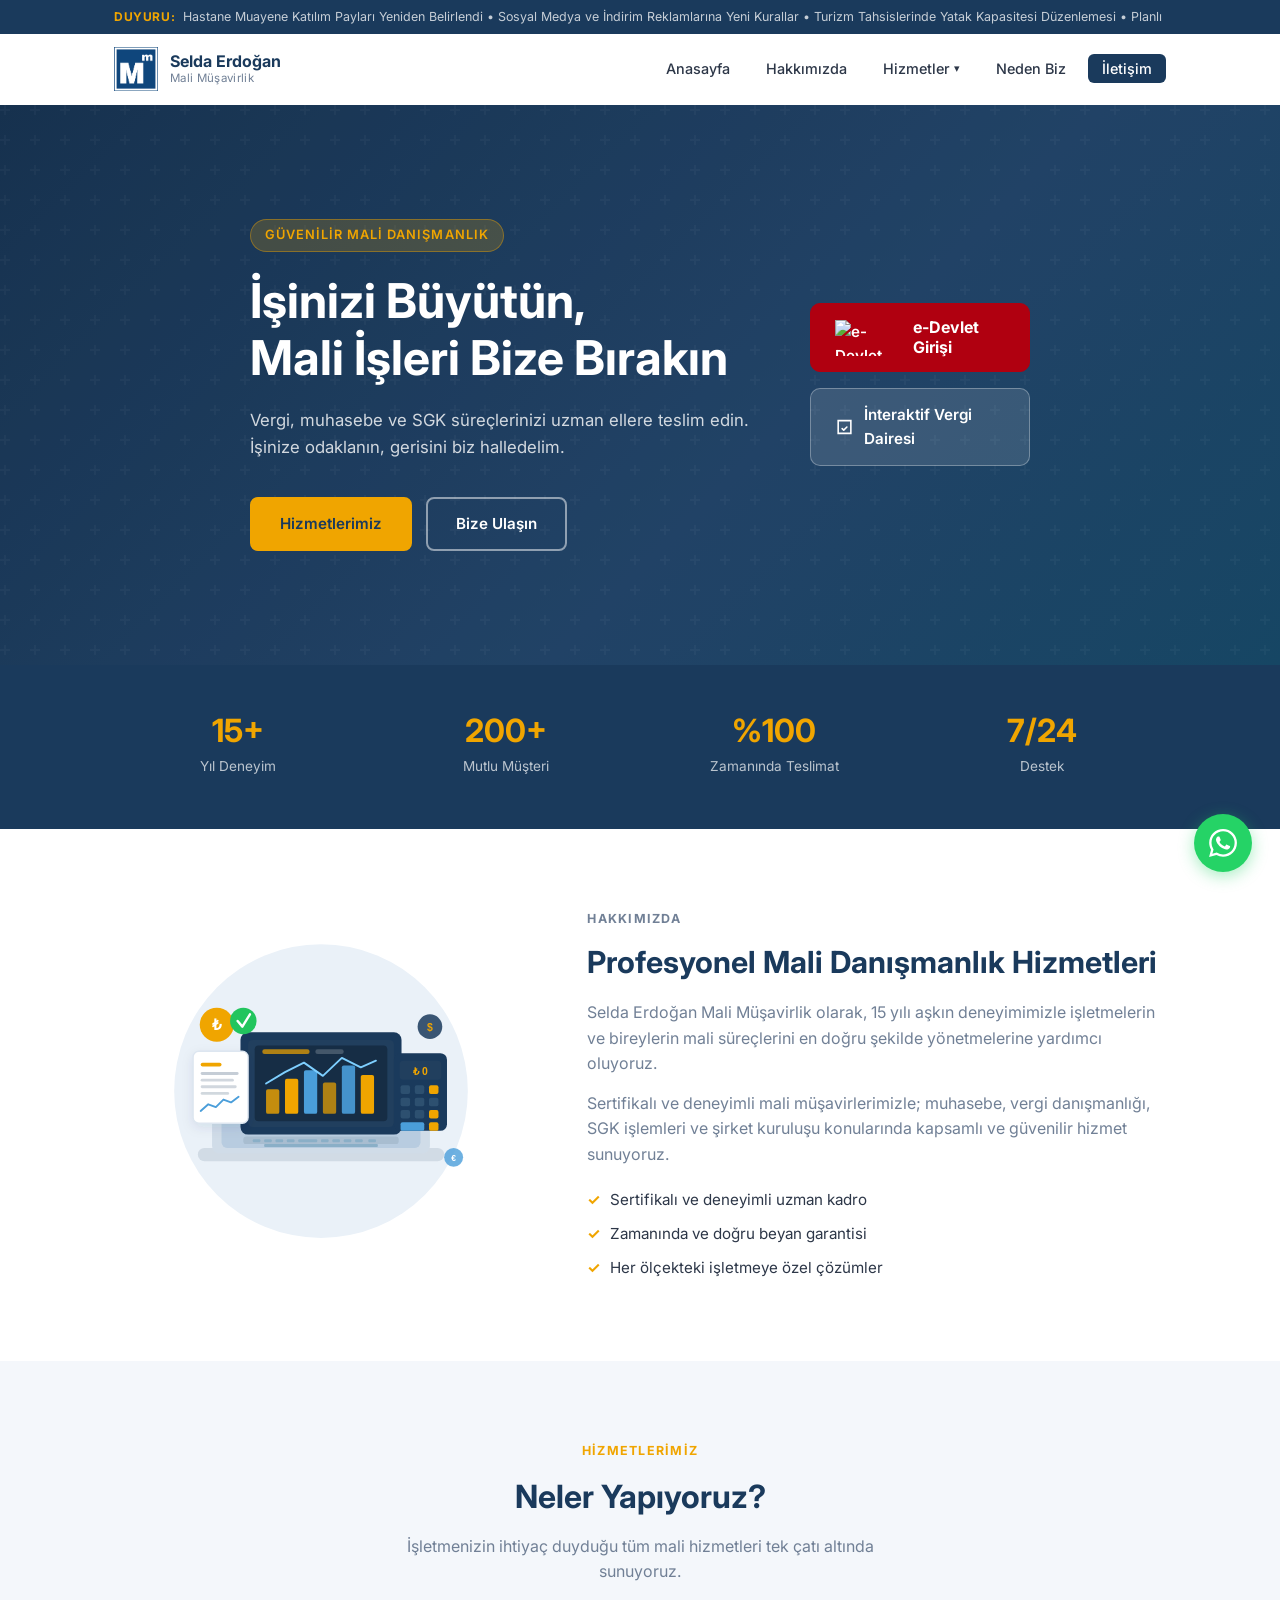
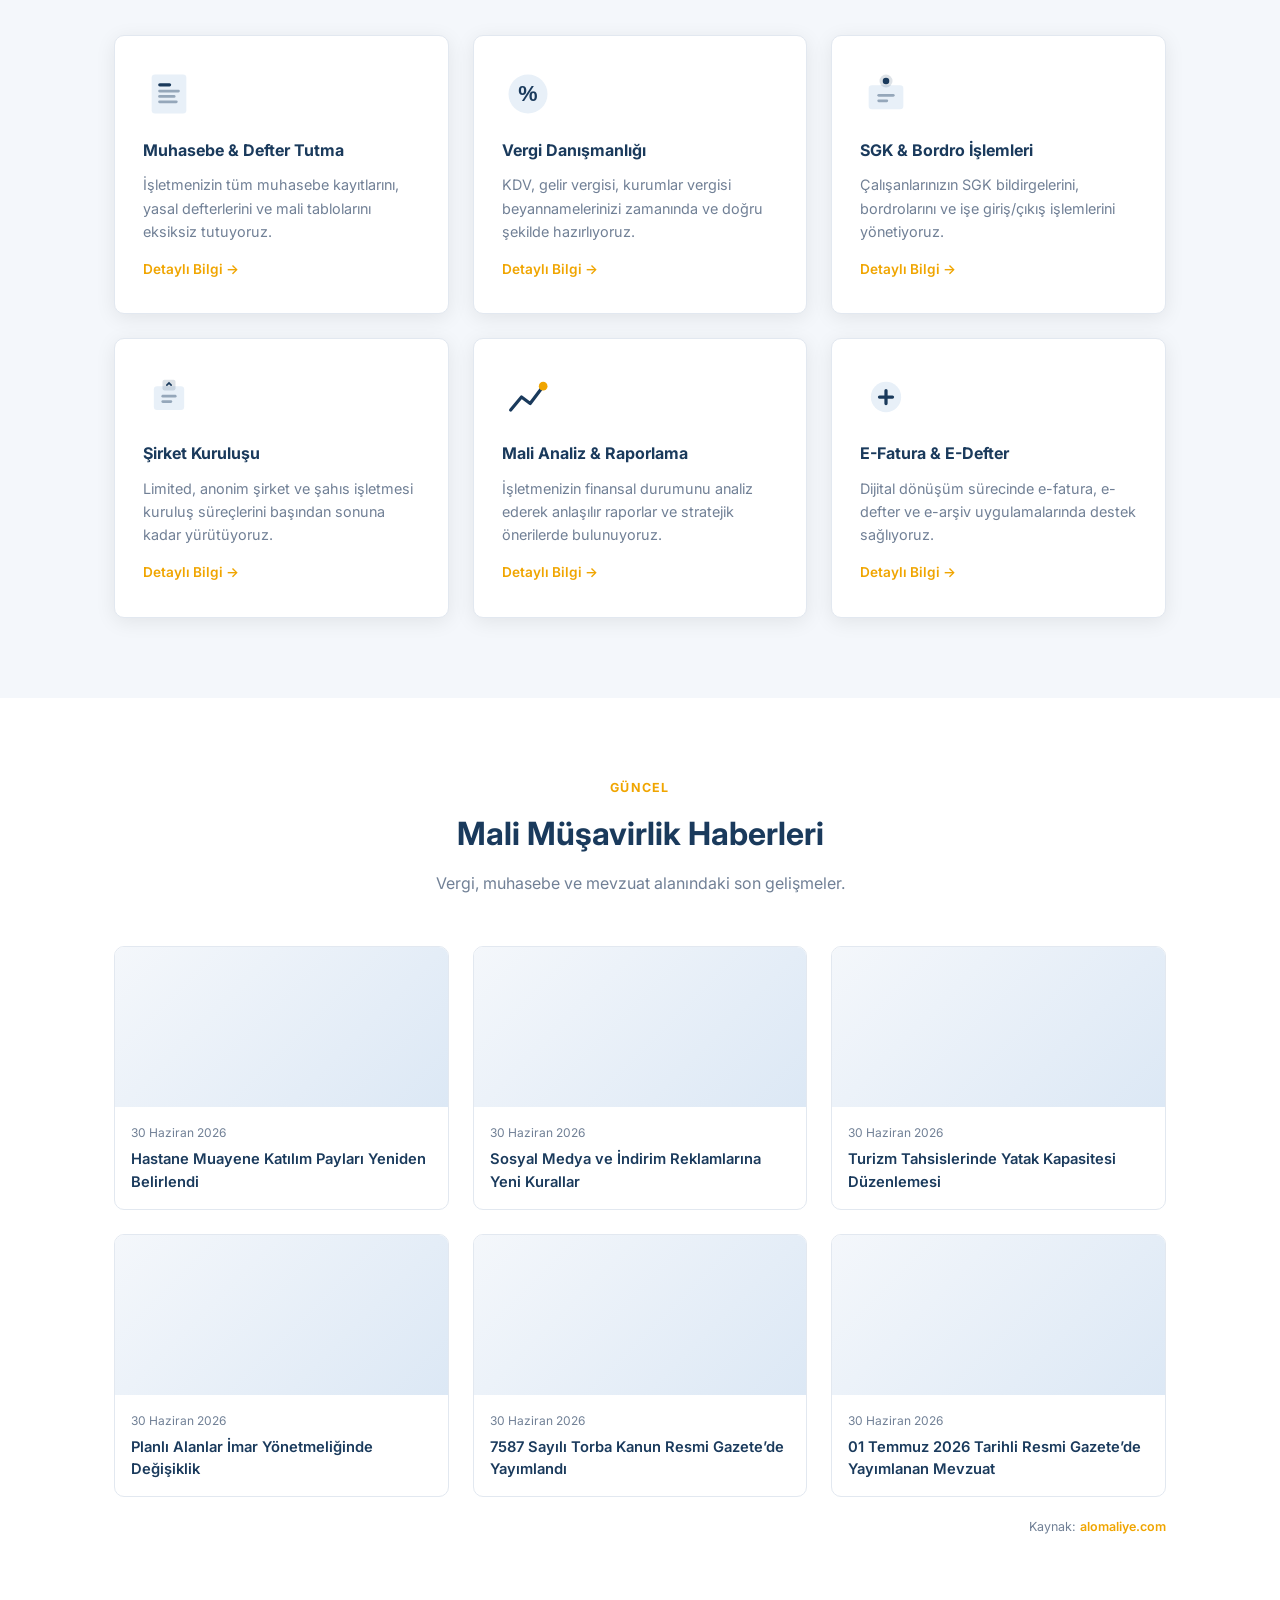
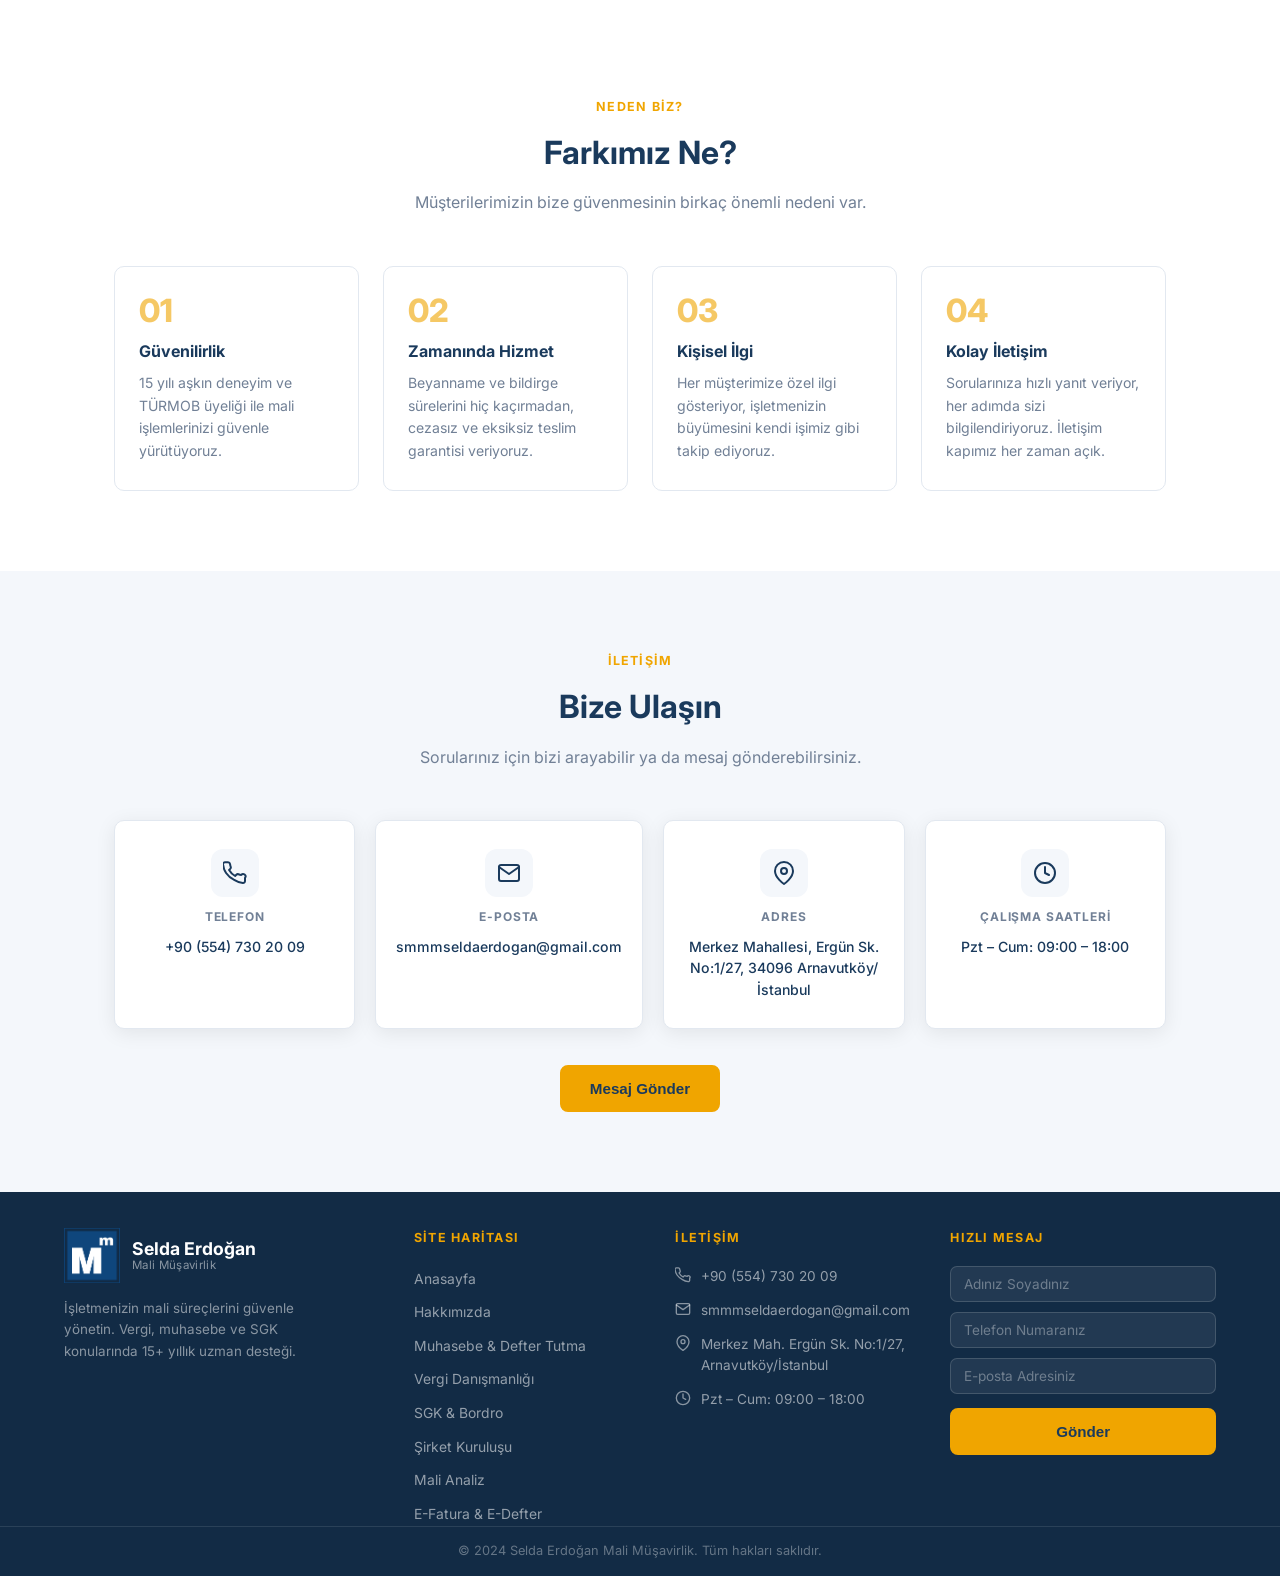
==== commit 70399b2d: "edevlet butonu: sade logo ve yazi" ====
--- a/index.html
+++ b/index.html
@@ -83,11 +83,8 @@
       </div>
       <div class="hero-links">
         <a href="https://giris.turkiye.gov.tr" target="_blank" rel="noopener" class="hero-link-btn hero-link-edevlet">
-          <img src="https://cdn.e-devlet.gov.tr/themes/izmir/images/login/edk-logo.png" alt="e-Devlet" height="36" style="filter: brightness(0) invert(1);" />
-          <span>
-            <span class="hero-link-label">e-Devlet</span>
-            <span class="hero-link-sub">Kapısı Girişi</span>
-          </span>
+          <img src="https://cdn.e-devlet.gov.tr/themes/izmir/images/login/edk-logo.png" alt="e-Devlet" height="36" />
+          <span class="hero-link-label">e-Devlet Girişi</span>
         </a>
         <a href="https://ivd.gib.gov.tr" target="_blank" rel="noopener" class="hero-link-btn">
           <svg viewBox="0 0 24 24" fill="none" width="22" height="22"><path d="M9 14l2 2 4-4" stroke="currentColor" stroke-width="2" stroke-linecap="round" stroke-linejoin="round"/><path d="M4 4h16v16H4z" stroke="currentColor" stroke-width="2" rx="2"/></svg>
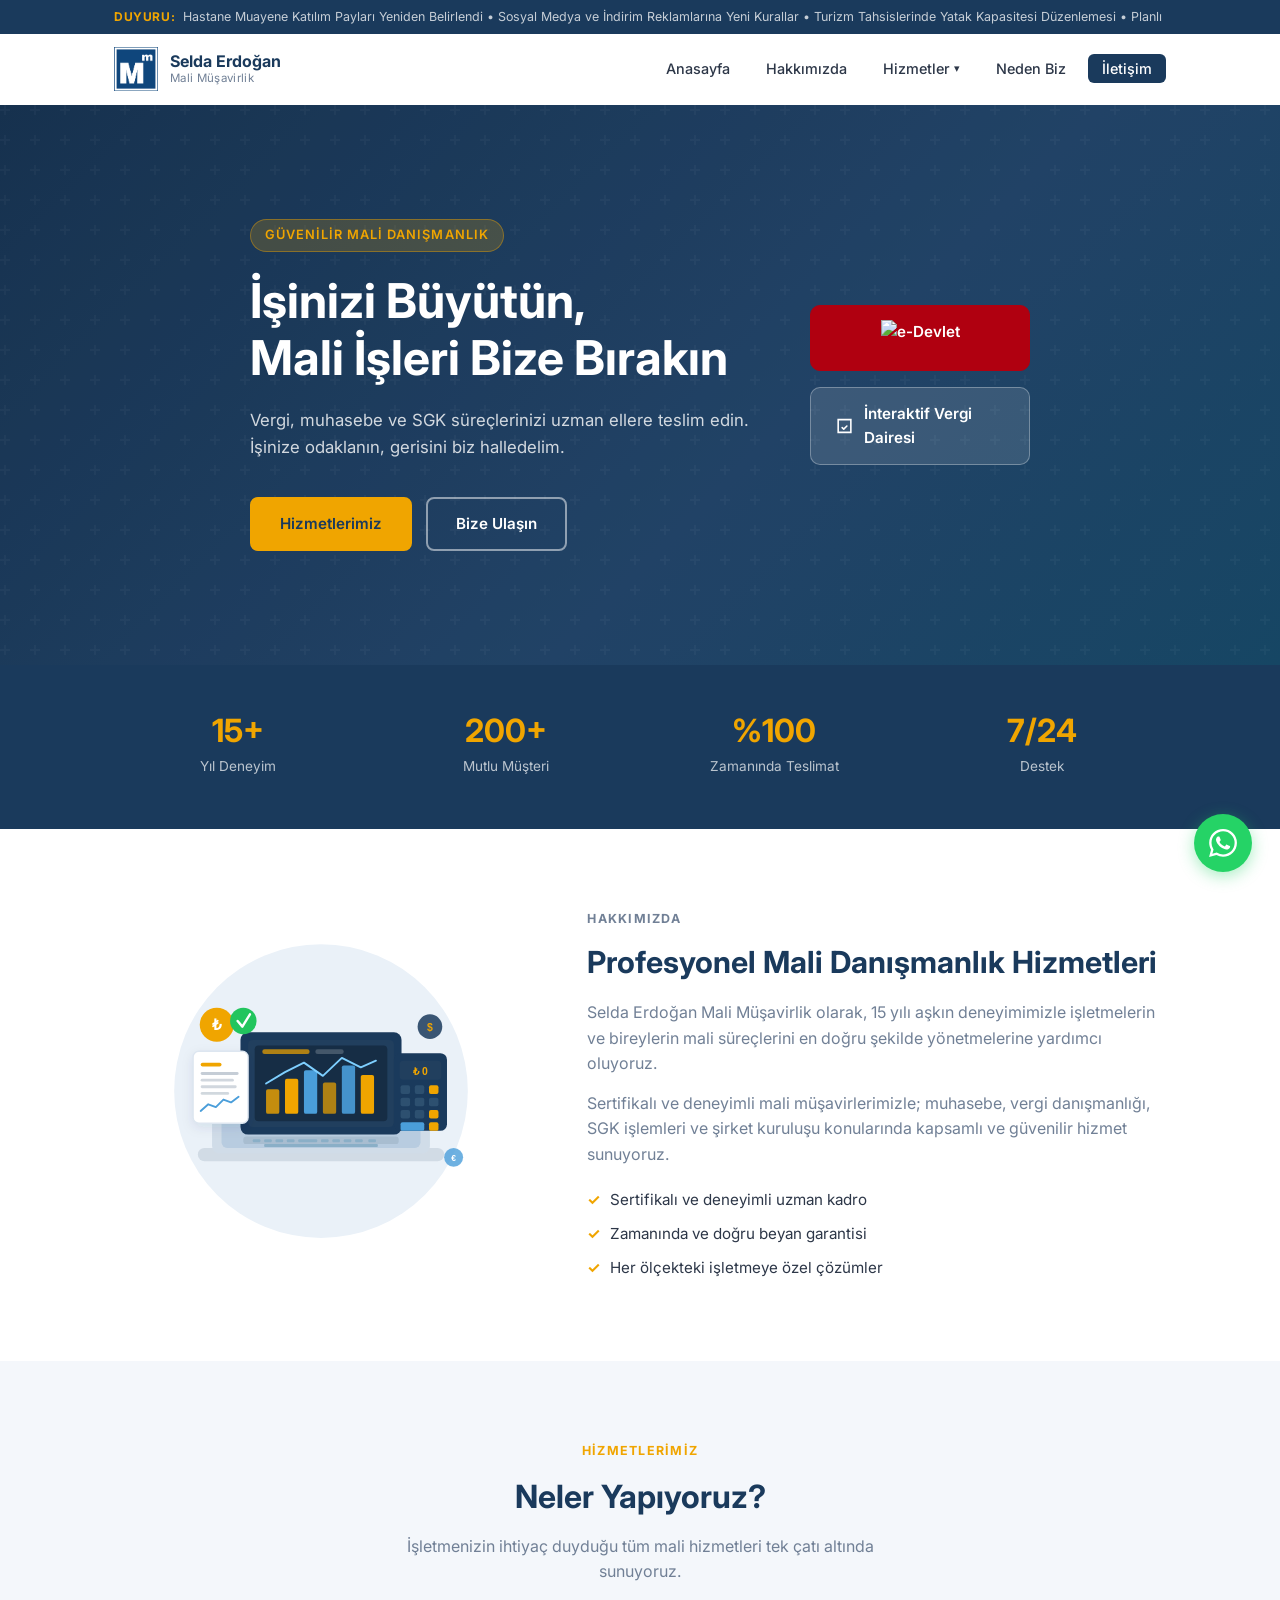
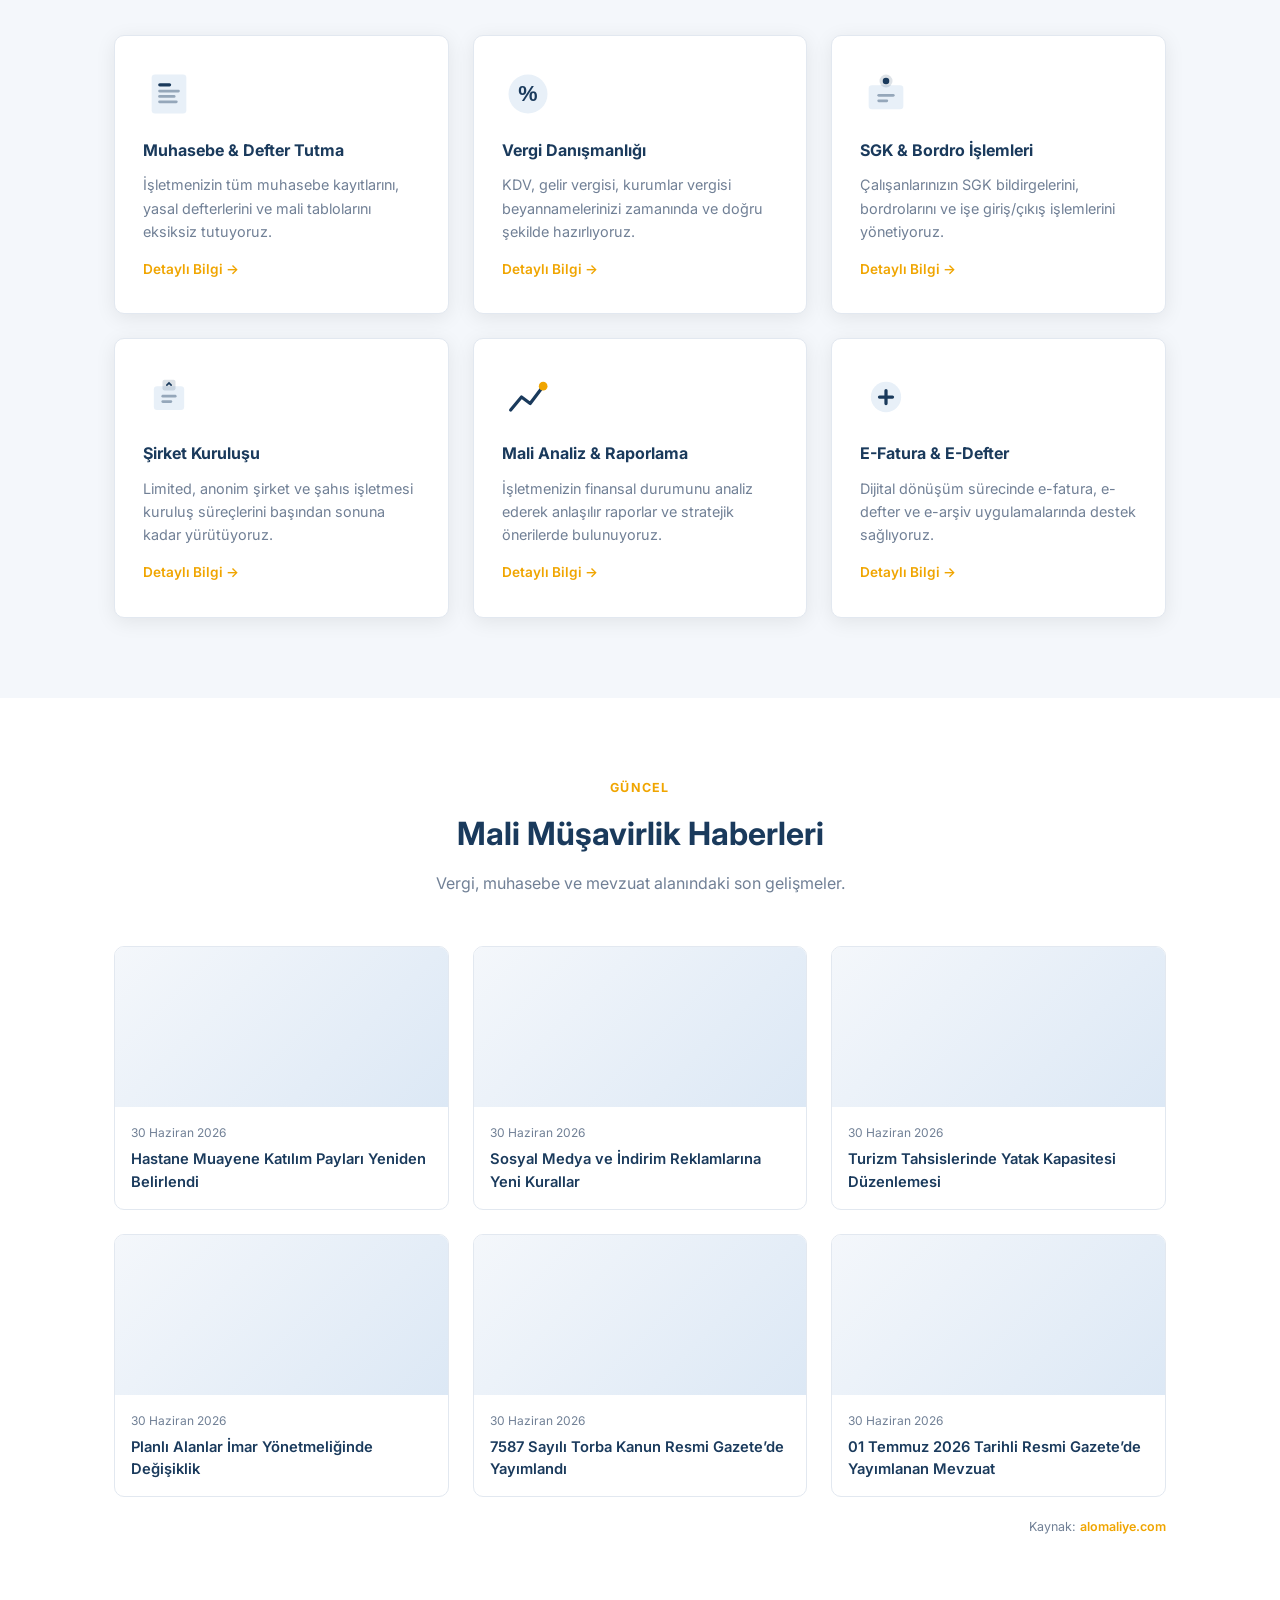
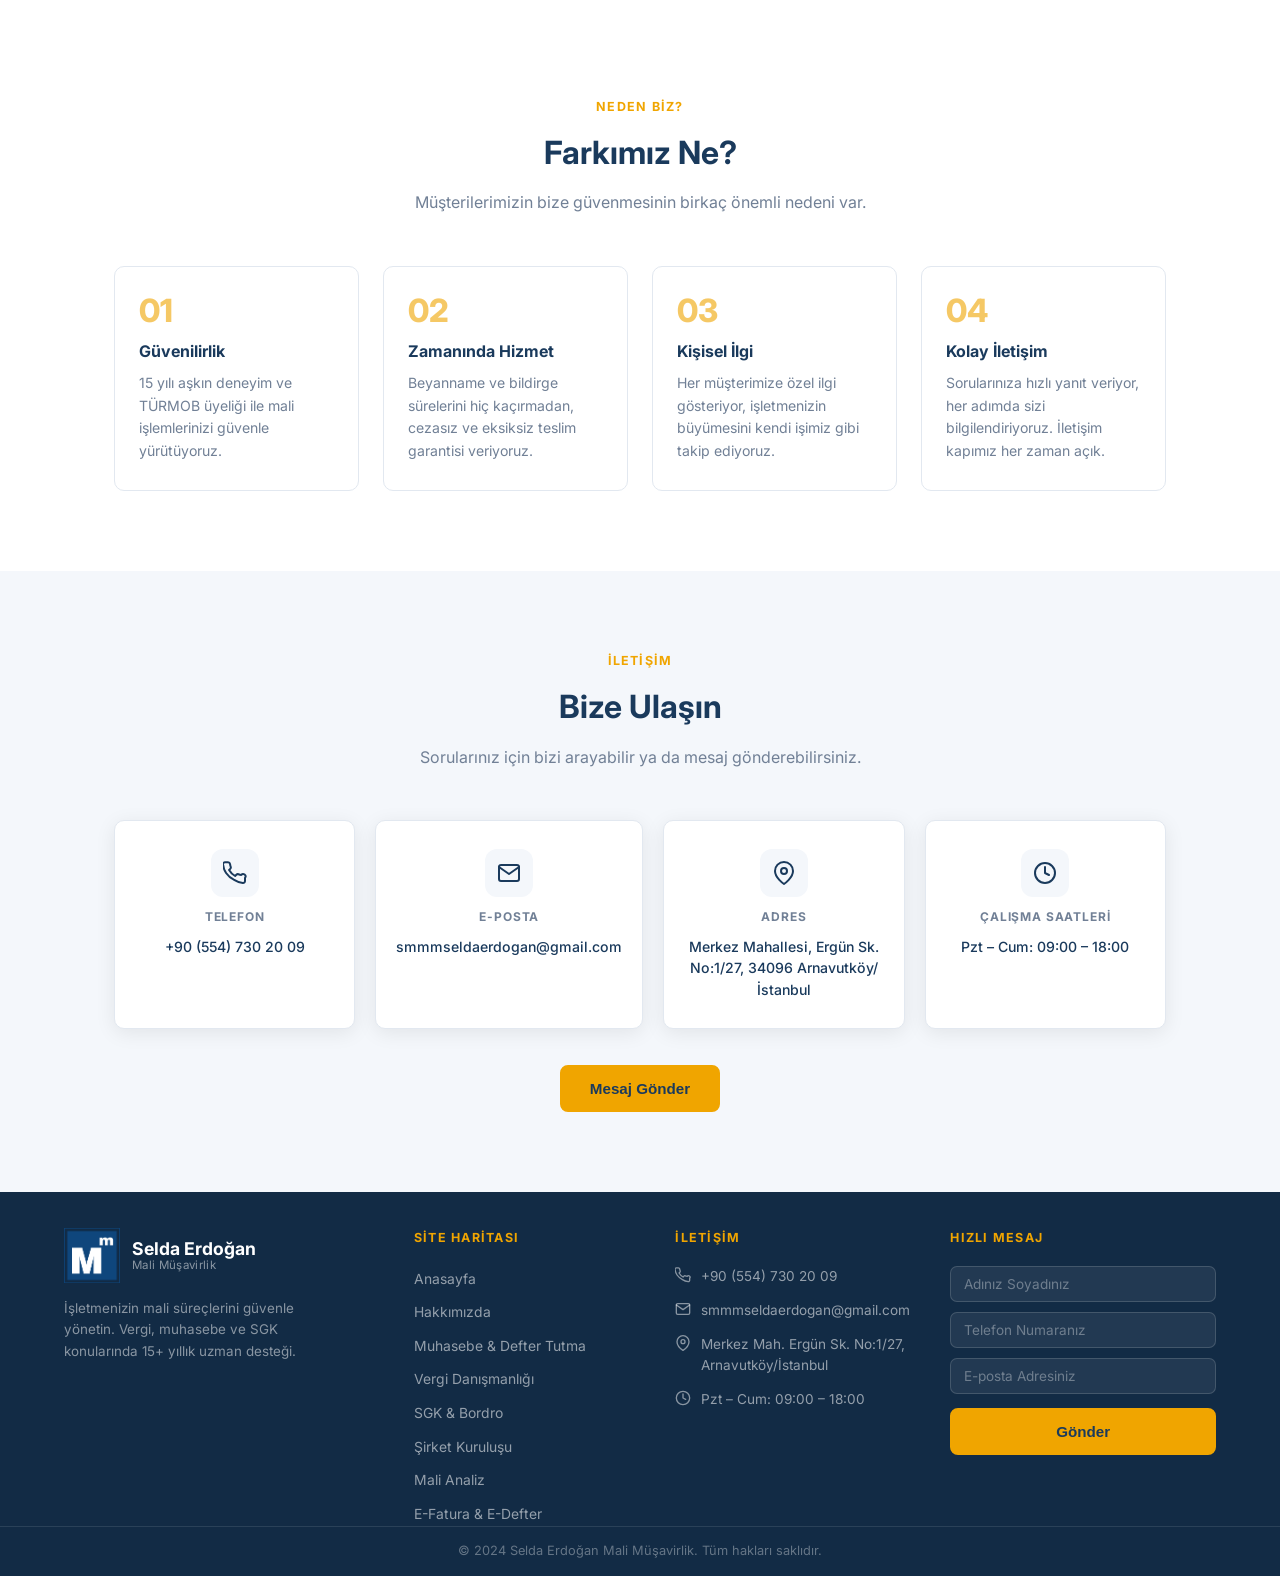
==== commit 245ddb81: "edevlet butonu: sadece logo" ====
--- a/index.html
+++ b/index.html
@@ -84,7 +84,6 @@
       <div class="hero-links">
         <a href="https://giris.turkiye.gov.tr" target="_blank" rel="noopener" class="hero-link-btn hero-link-edevlet">
           <img src="https://cdn.e-devlet.gov.tr/themes/izmir/images/login/edk-logo.png" alt="e-Devlet" height="36" />
-          <span class="hero-link-label">e-Devlet Girişi</span>
         </a>
         <a href="https://ivd.gib.gov.tr" target="_blank" rel="noopener" class="hero-link-btn">
           <svg viewBox="0 0 24 24" fill="none" width="22" height="22"><path d="M9 14l2 2 4-4" stroke="currentColor" stroke-width="2" stroke-linecap="round" stroke-linejoin="round"/><path d="M4 4h16v16H4z" stroke="currentColor" stroke-width="2" rx="2"/></svg>
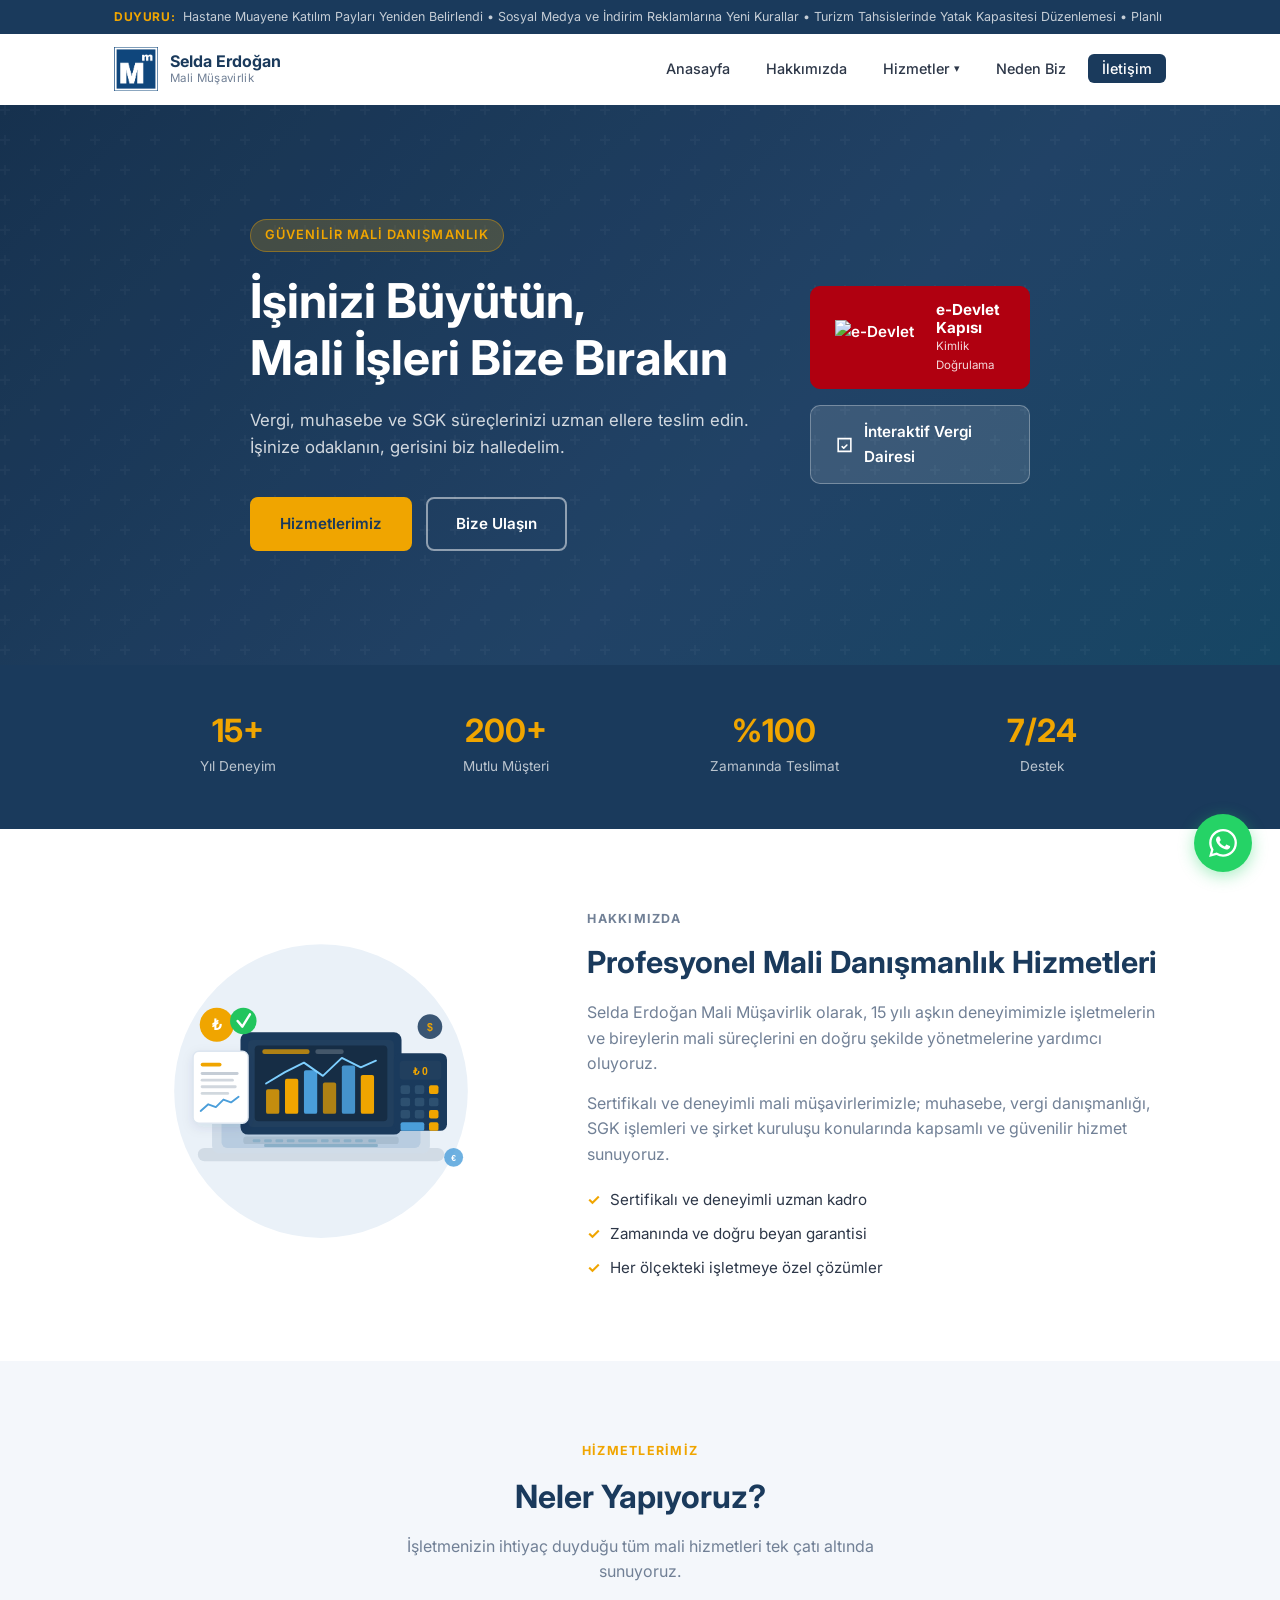
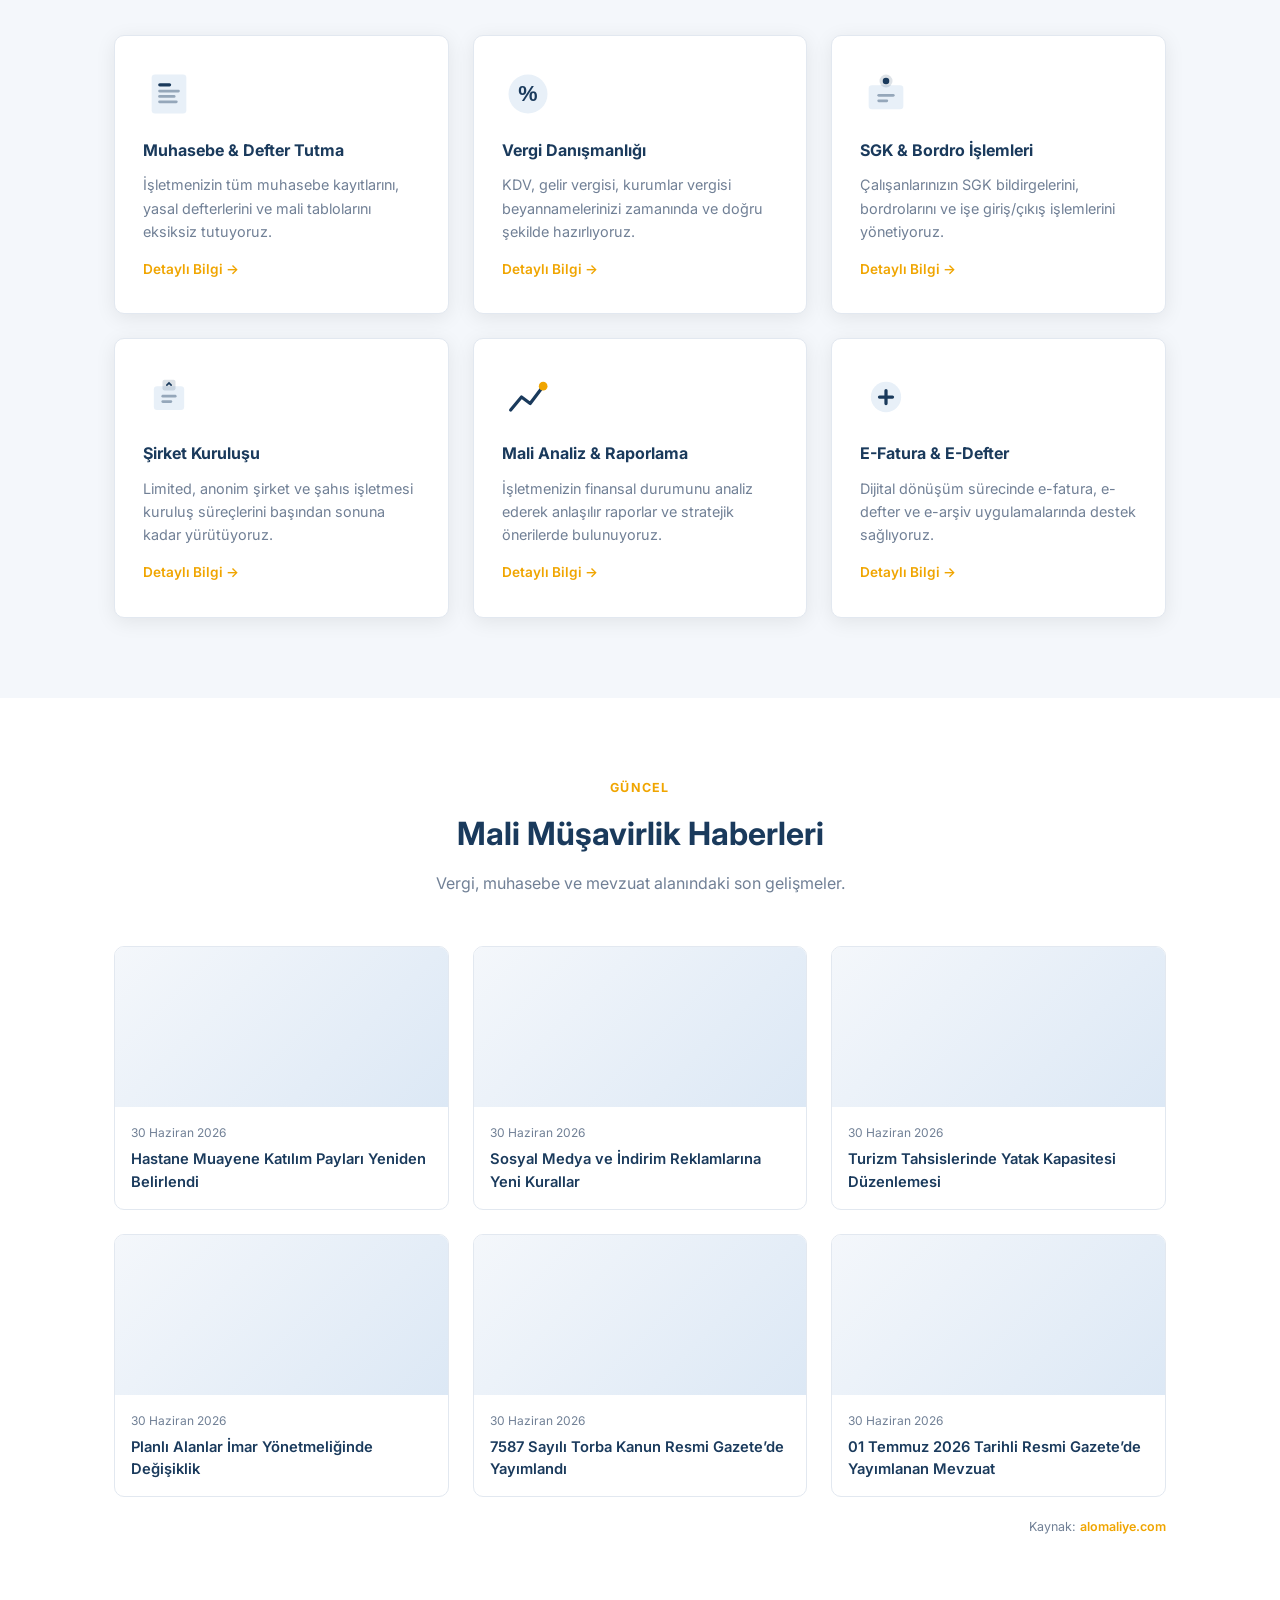
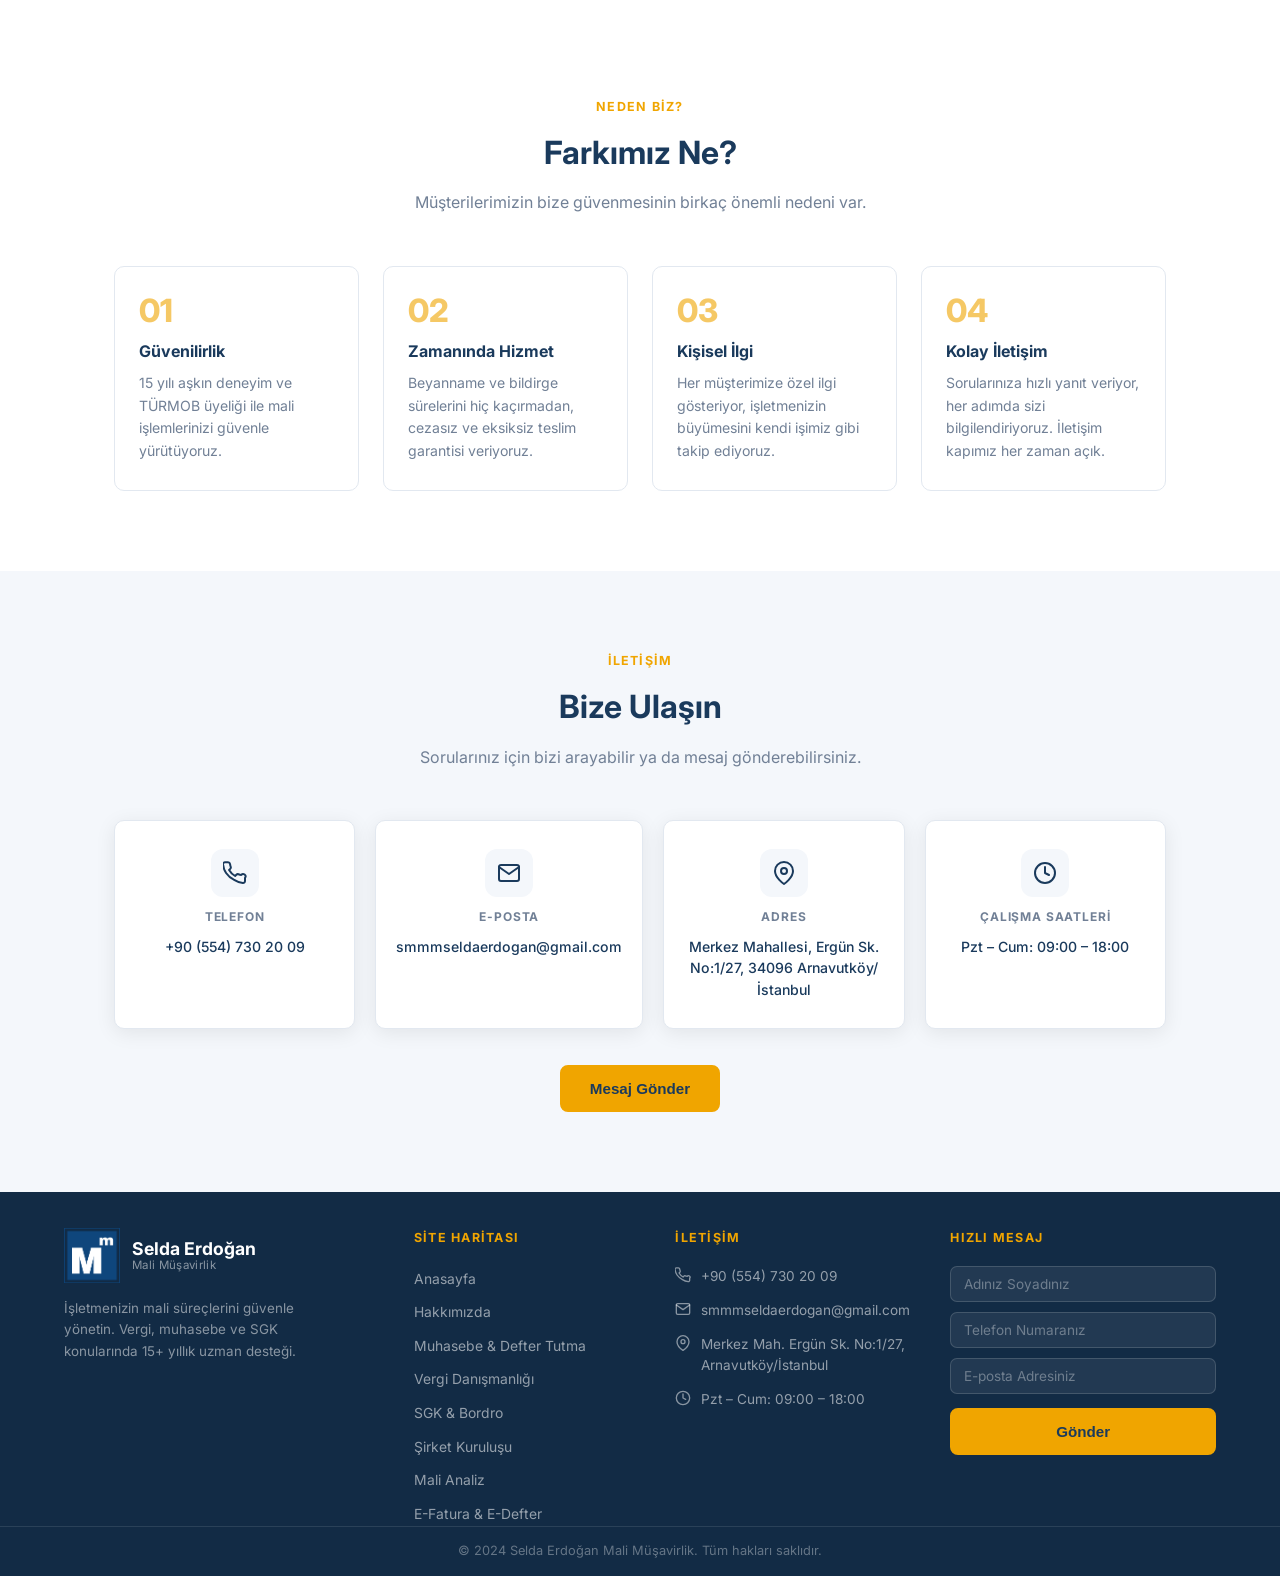
==== commit 757515e8: "edevlet butonu: logo + beyaz metin ayri" ====
--- a/index.html
+++ b/index.html
@@ -83,7 +83,11 @@
       </div>
       <div class="hero-links">
         <a href="https://giris.turkiye.gov.tr" target="_blank" rel="noopener" class="hero-link-btn hero-link-edevlet">
-          <img src="https://cdn.e-devlet.gov.tr/themes/izmir/images/login/edk-logo.png" alt="e-Devlet" height="36" />
+          <img src="https://cdn.e-devlet.gov.tr/themes/izmir/images/login/edk-logo.png" alt="e-Devlet" height="36" class="edevlet-emblem" />
+          <span class="edevlet-text">
+            <span class="edevlet-title">e-Devlet Kapısı</span>
+            <span class="edevlet-sub">Kimlik Doğrulama</span>
+          </span>
         </a>
         <a href="https://ivd.gib.gov.tr" target="_blank" rel="noopener" class="hero-link-btn">
           <svg viewBox="0 0 24 24" fill="none" width="22" height="22"><path d="M9 14l2 2 4-4" stroke="currentColor" stroke-width="2" stroke-linecap="round" stroke-linejoin="round"/><path d="M4 4h16v16H4z" stroke="currentColor" stroke-width="2" rx="2"/></svg>
--- a/style.css
+++ b/style.css
@@ -295,6 +295,25 @@
   font-weight: 400;
   opacity: 0.85;
 }
+.edevlet-emblem {
+  flex-shrink: 0;
+}
+.edevlet-text {
+  display: flex;
+  flex-direction: column;
+  margin-left: 10px;
+  color: #fff;
+}
+.edevlet-title {
+  font-size: 0.95rem;
+  font-weight: 700;
+  line-height: 1.2;
+}
+.edevlet-sub {
+  font-size: 0.72rem;
+  font-weight: 400;
+  opacity: 0.85;
+}
 .hero-badge {
   display: inline-block;
   background: rgba(240,165,0,.2);
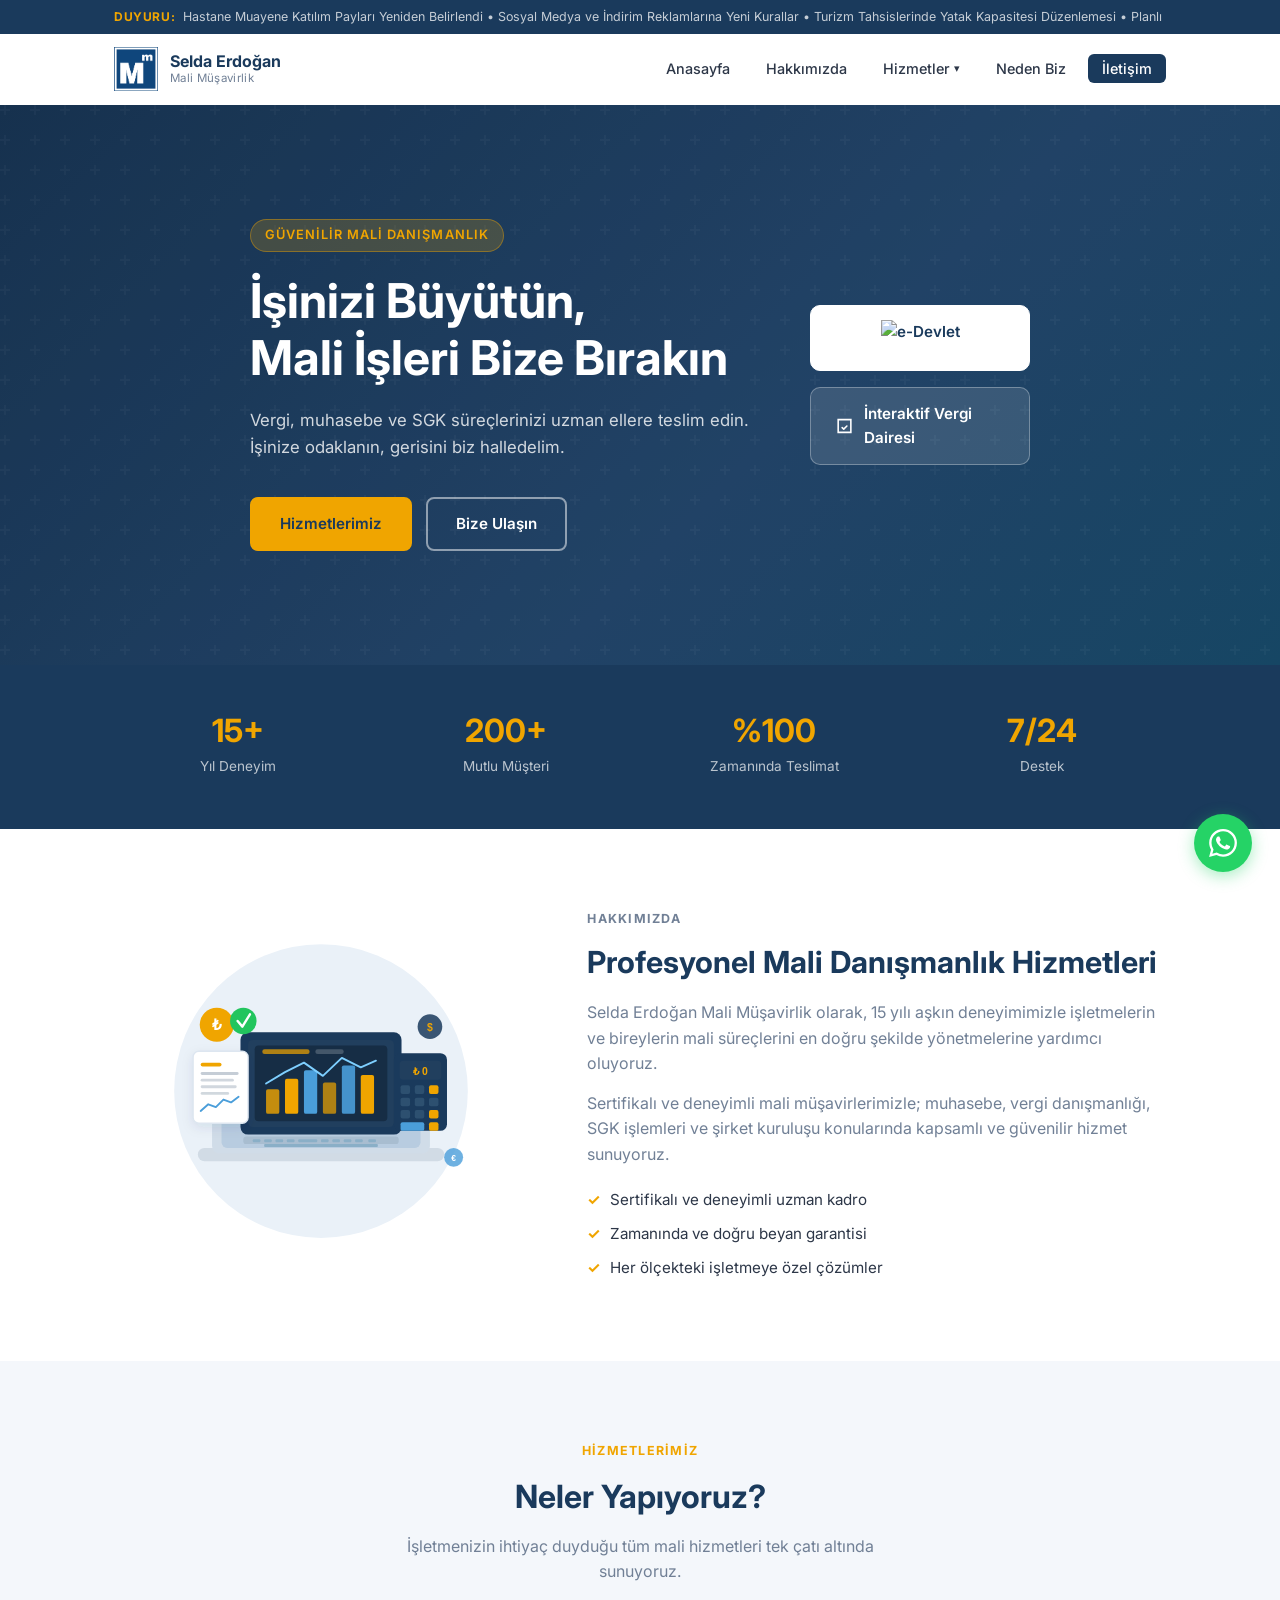
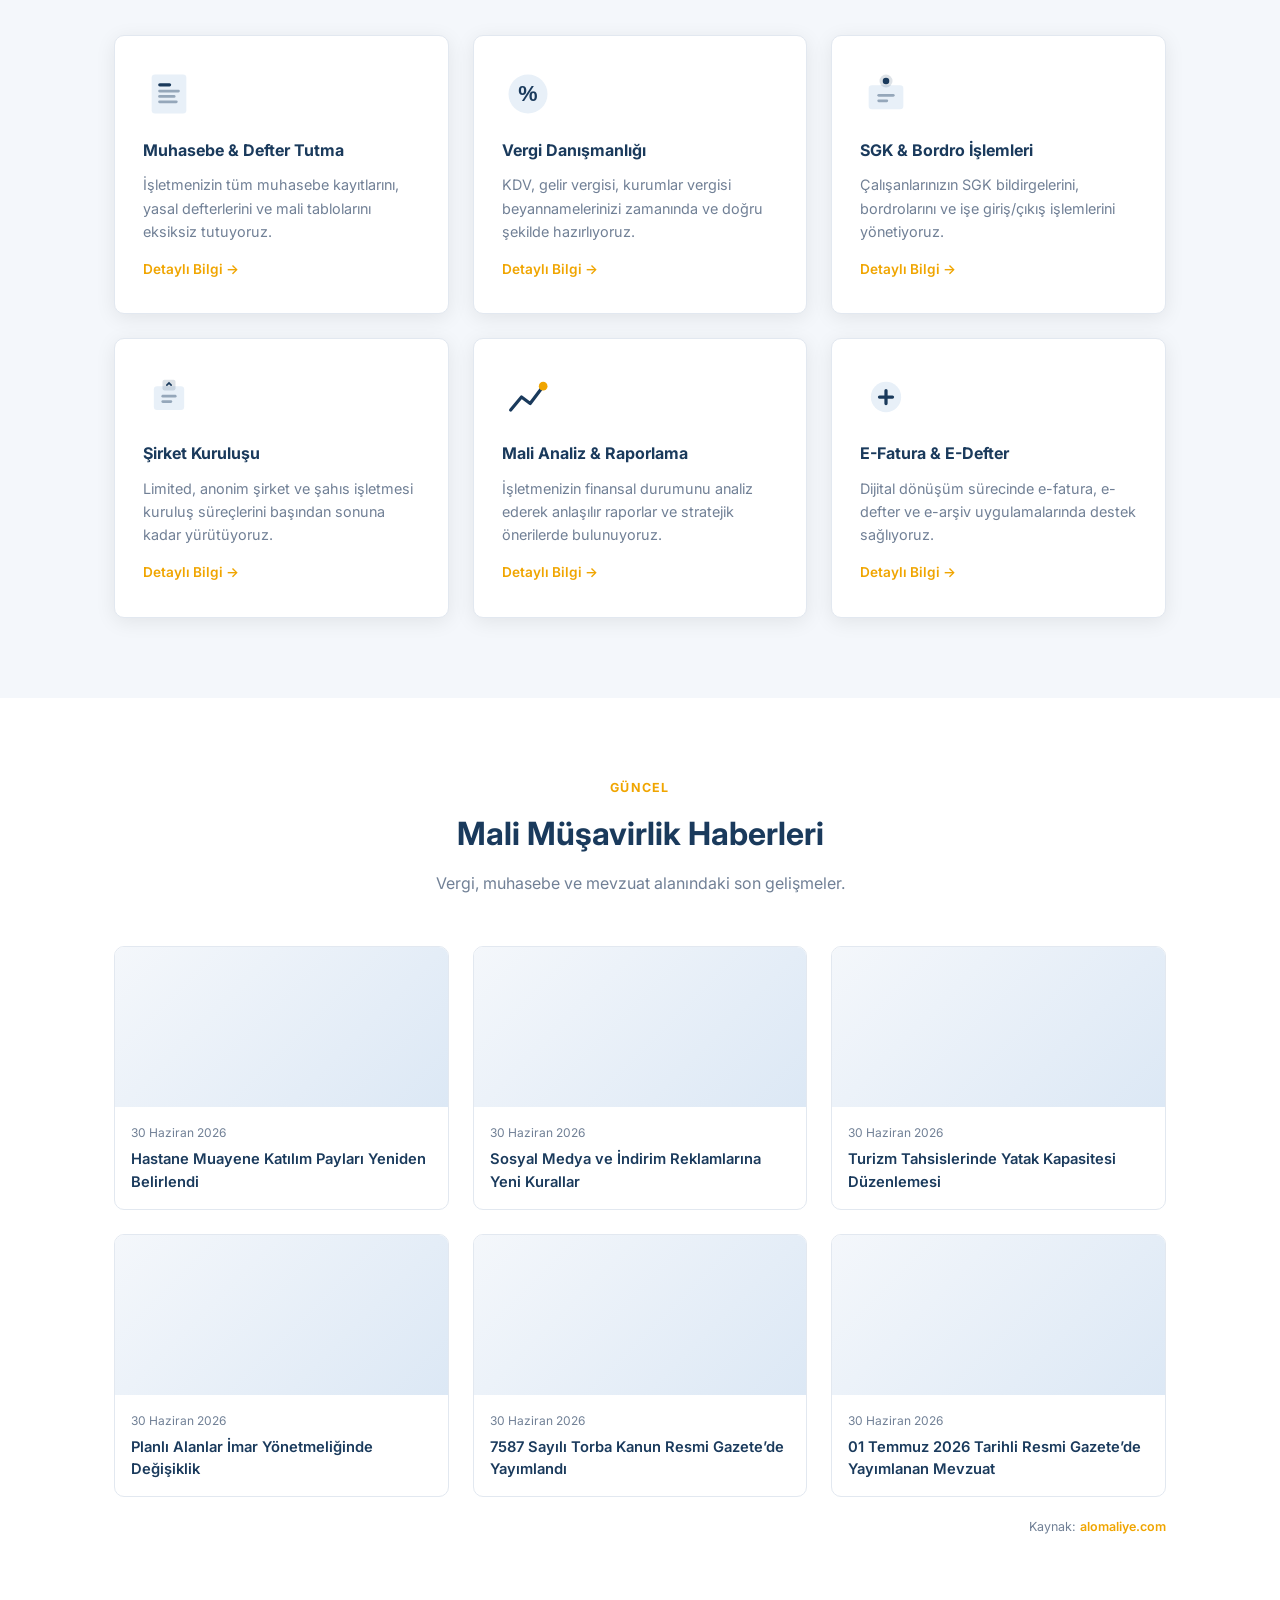
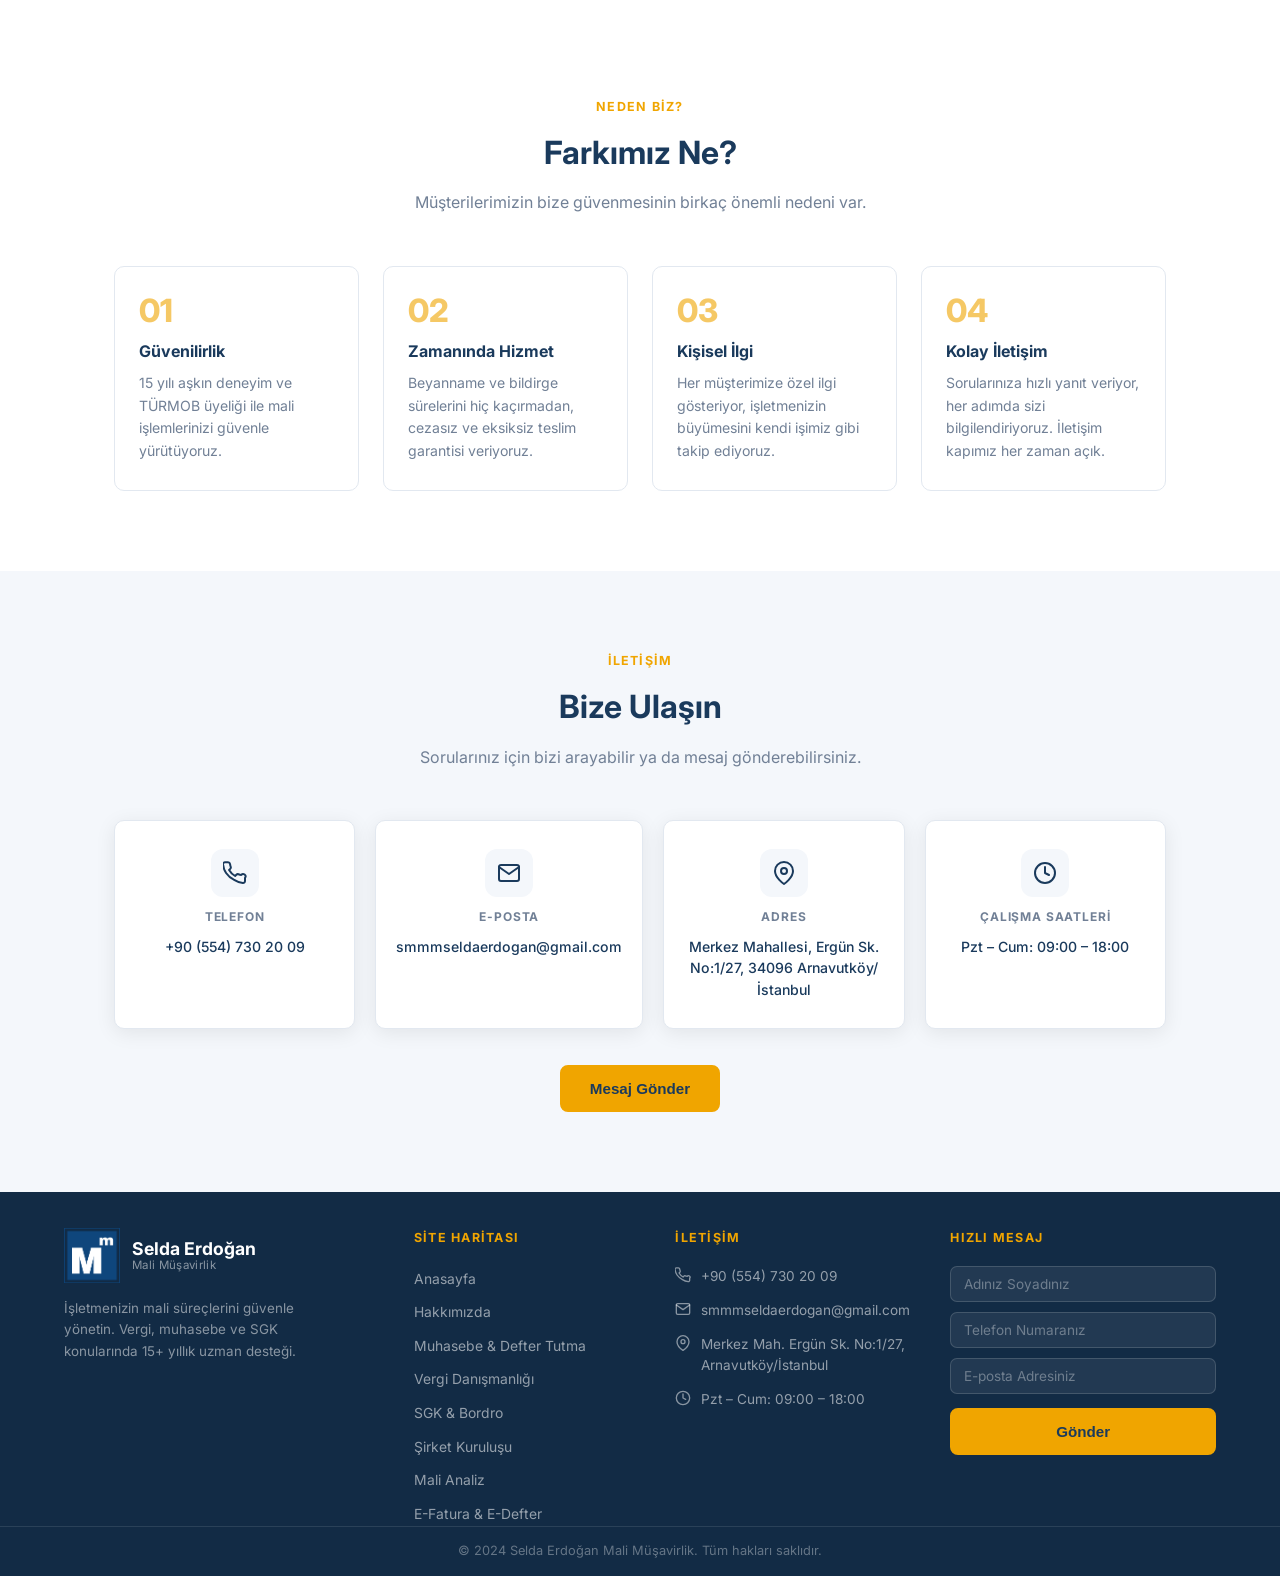
==== commit 72f9bb37: "edevlet butonu: beyaz arkaplan" ====
--- a/index.html
+++ b/index.html
@@ -83,11 +83,7 @@
       </div>
       <div class="hero-links">
         <a href="https://giris.turkiye.gov.tr" target="_blank" rel="noopener" class="hero-link-btn hero-link-edevlet">
-          <img src="https://cdn.e-devlet.gov.tr/themes/izmir/images/login/edk-logo.png" alt="e-Devlet" height="36" class="edevlet-emblem" />
-          <span class="edevlet-text">
-            <span class="edevlet-title">e-Devlet Kapısı</span>
-            <span class="edevlet-sub">Kimlik Doğrulama</span>
-          </span>
+          <img src="https://cdn.e-devlet.gov.tr/themes/izmir/images/login/edk-logo.png" alt="e-Devlet" height="36" />
         </a>
         <a href="https://ivd.gib.gov.tr" target="_blank" rel="noopener" class="hero-link-btn">
           <svg viewBox="0 0 24 24" fill="none" width="22" height="22"><path d="M9 14l2 2 4-4" stroke="currentColor" stroke-width="2" stroke-linecap="round" stroke-linejoin="round"/><path d="M4 4h16v16H4z" stroke="currentColor" stroke-width="2" rx="2"/></svg>
--- a/style.css
+++ b/style.css
@@ -275,13 +275,14 @@
   transform: translateY(-2px);
 }
 .hero-link-edevlet {
-  background: #b00010;
-  border-color: #b00010;
+  background: #fff;
+  border-color: #fff;
   gap: 12px;
+  color: #1a3a5c;
 }
 .hero-link-edevlet:hover {
-  background: #8e000d;
-  border-color: #8e000d;
+  background: #f0f0f0;
+  border-color: #f0f0f0;
 }
 .hero-link-label {
   display: block;
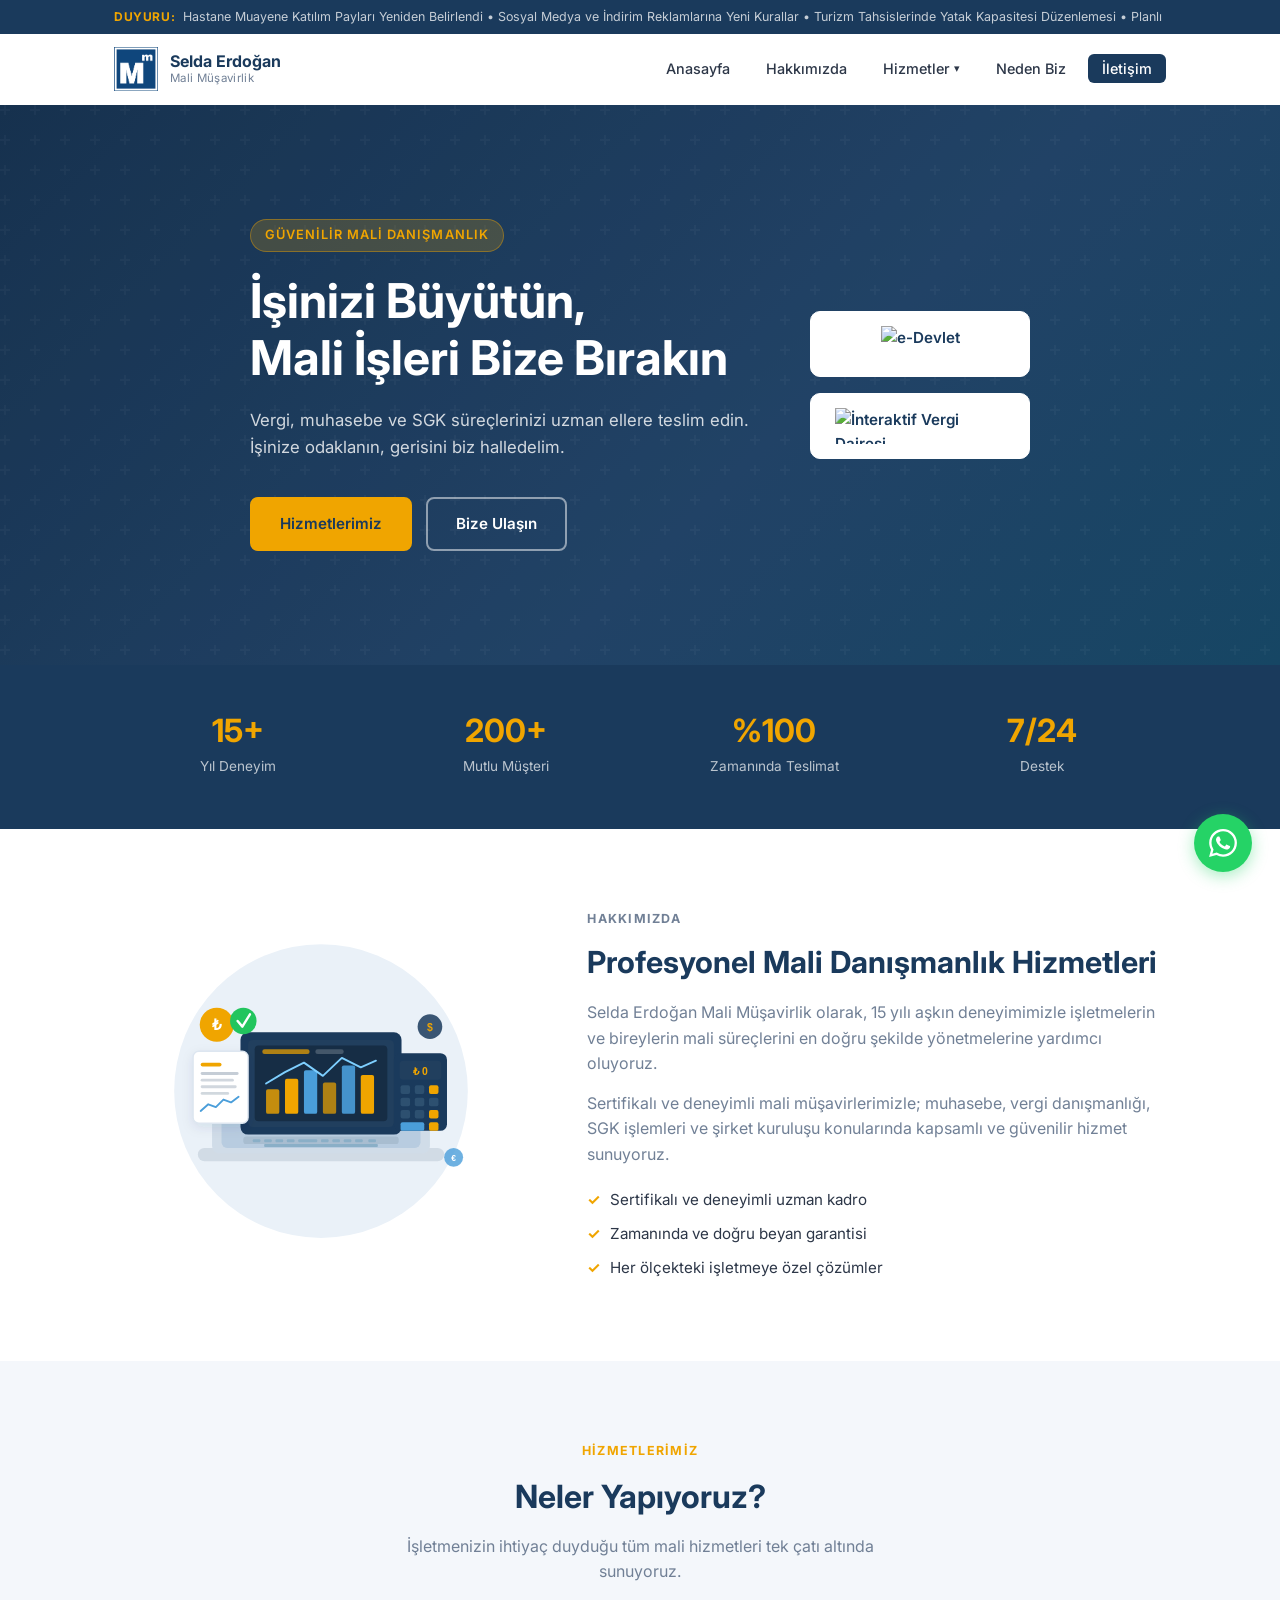
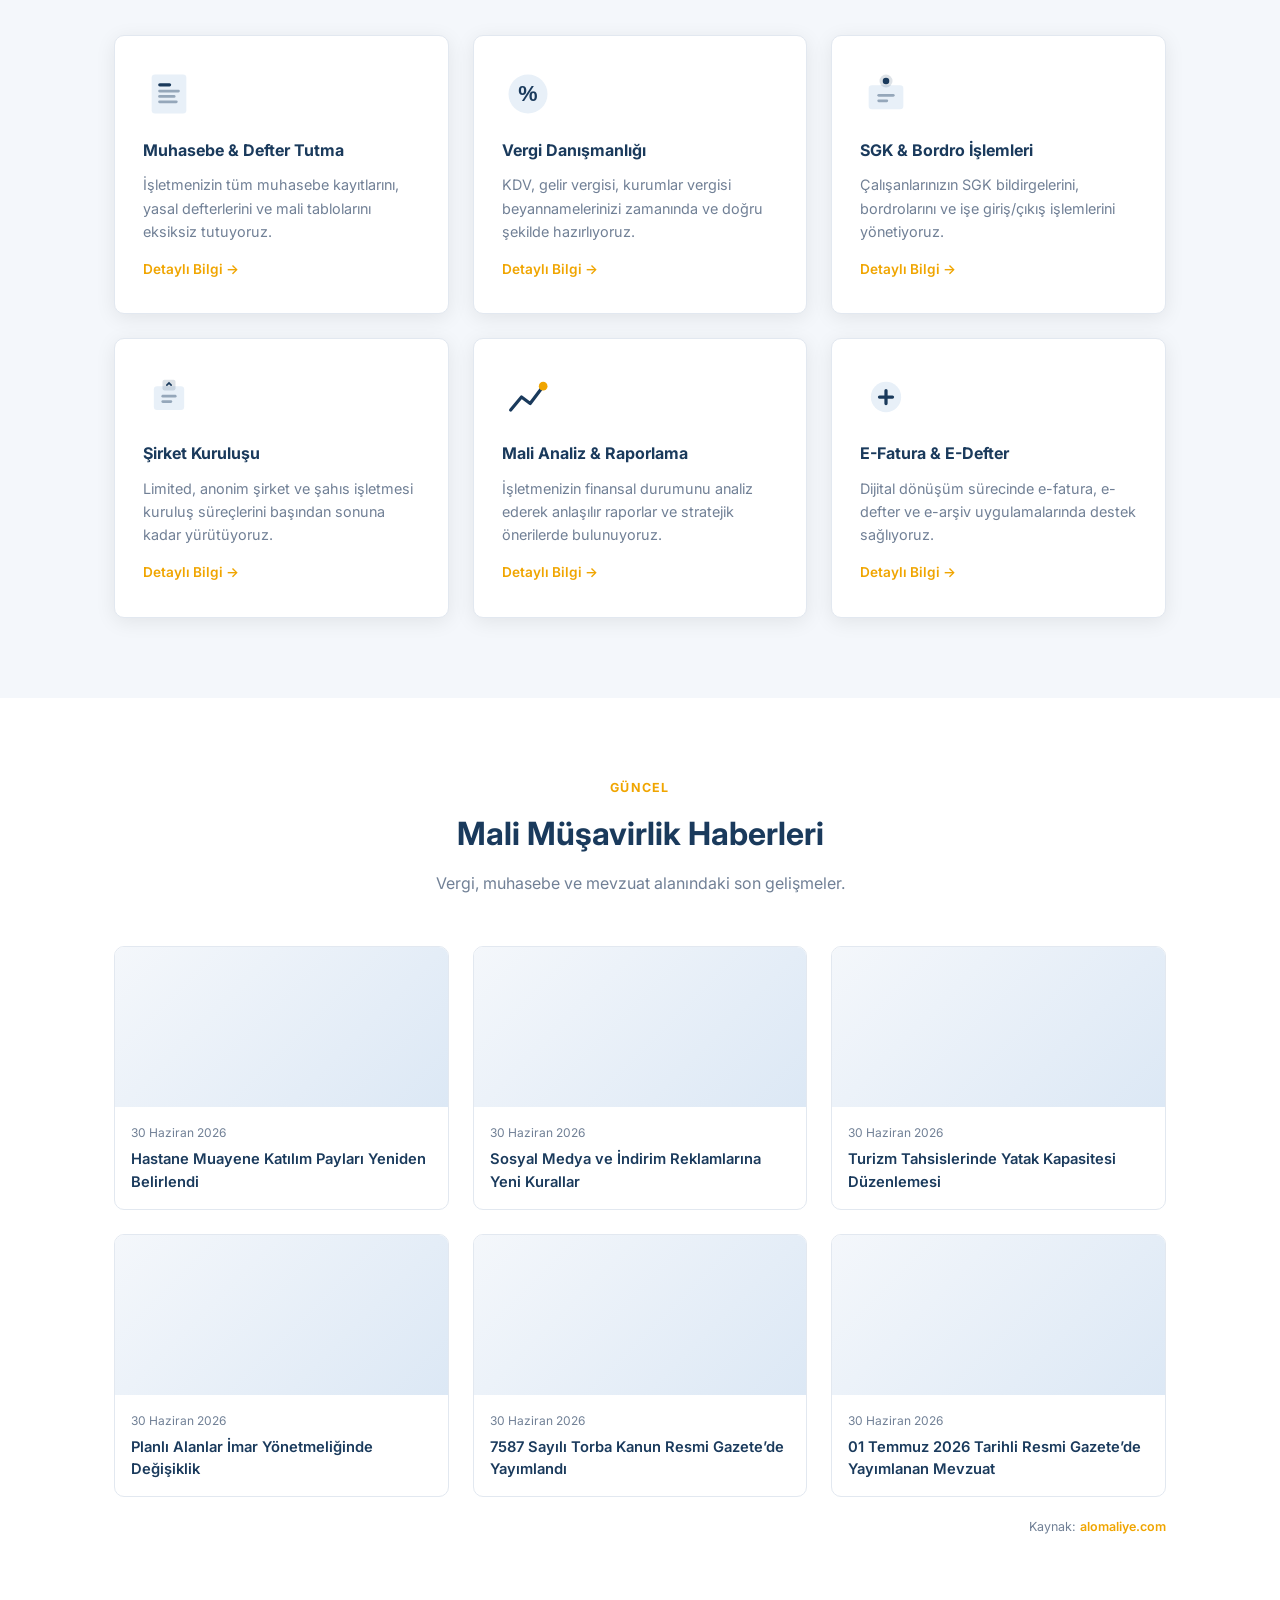
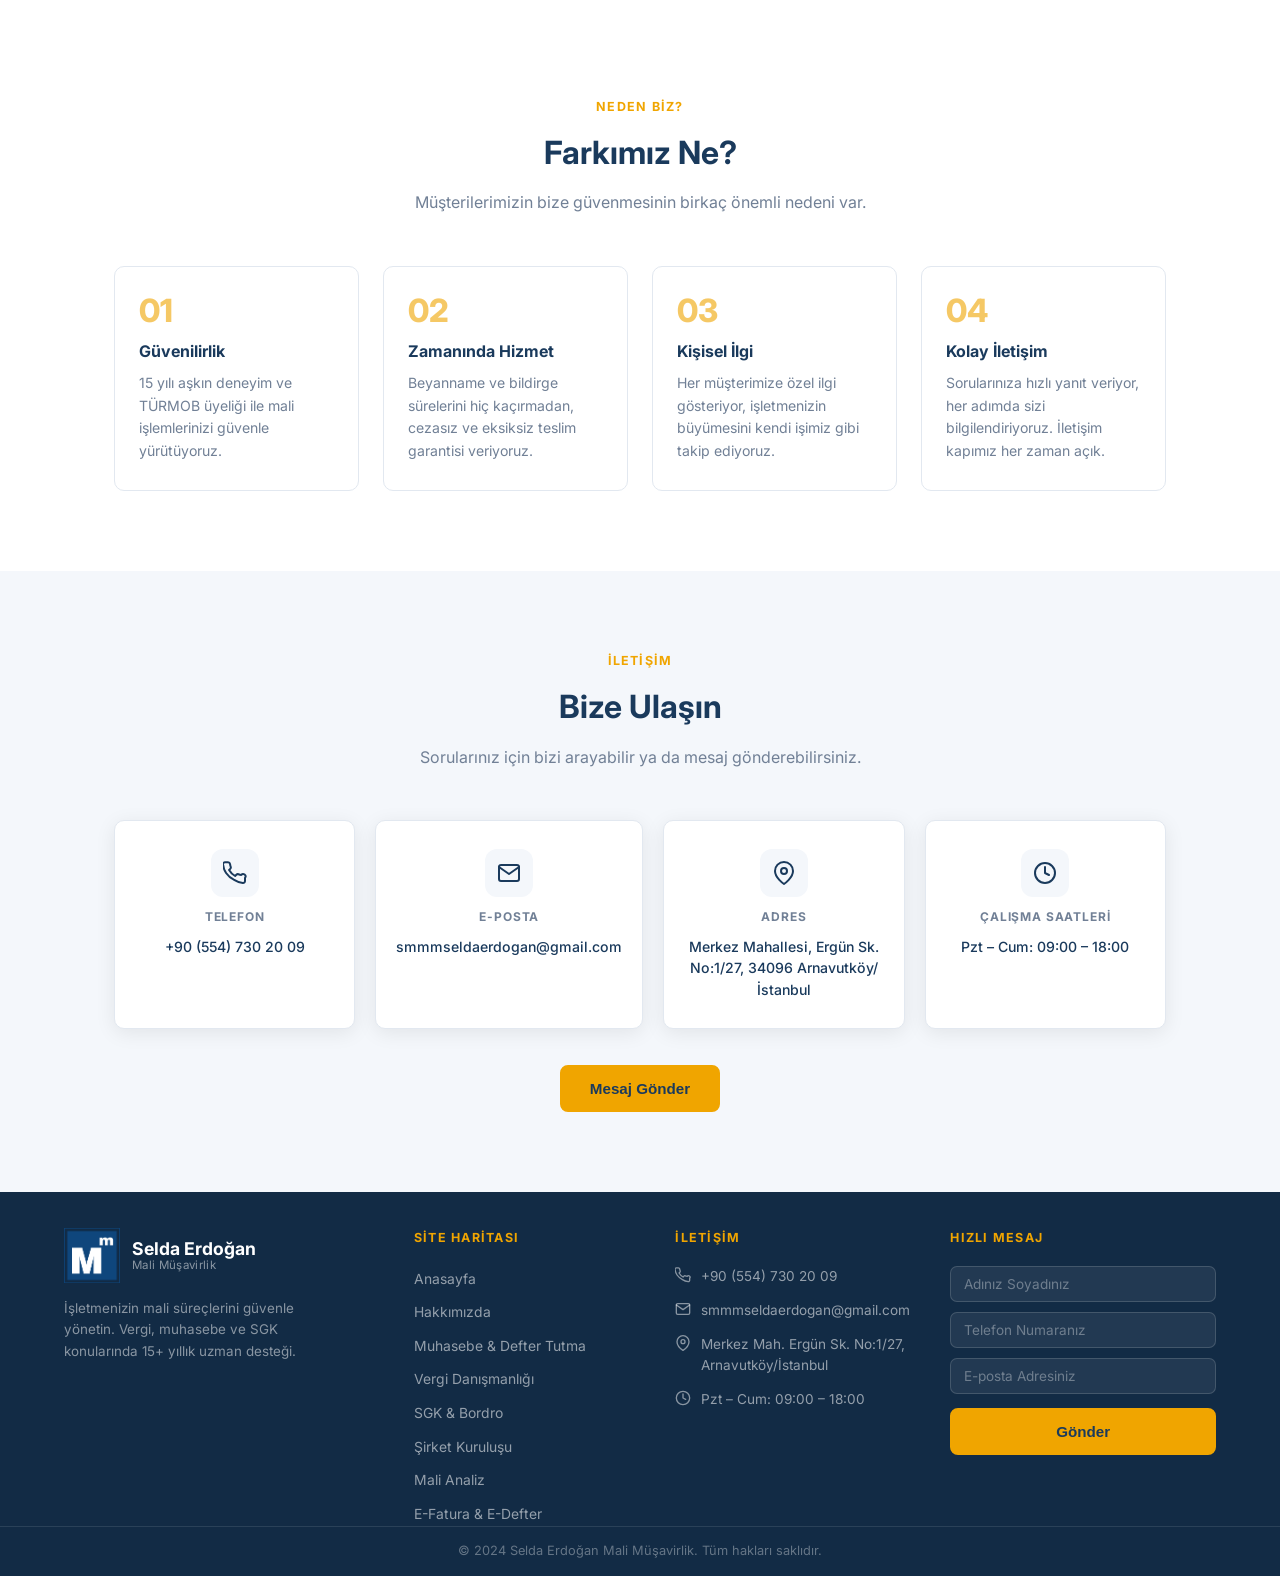
==== commit 7d3fd941: "ivd butonu: resmi logo beyaz buton" ====
--- a/index.html
+++ b/index.html
@@ -85,9 +85,8 @@
         <a href="https://giris.turkiye.gov.tr" target="_blank" rel="noopener" class="hero-link-btn hero-link-edevlet">
           <img src="https://cdn.e-devlet.gov.tr/themes/izmir/images/login/edk-logo.png" alt="e-Devlet" height="36" />
         </a>
-        <a href="https://ivd.gib.gov.tr" target="_blank" rel="noopener" class="hero-link-btn">
-          <svg viewBox="0 0 24 24" fill="none" width="22" height="22"><path d="M9 14l2 2 4-4" stroke="currentColor" stroke-width="2" stroke-linecap="round" stroke-linejoin="round"/><path d="M4 4h16v16H4z" stroke="currentColor" stroke-width="2" rx="2"/></svg>
-          İnteraktif Vergi Dairesi
+        <a href="https://ivd.gib.gov.tr" target="_blank" rel="noopener" class="hero-link-btn hero-link-ivd">
+          <img src="https://dijital.gib.gov.tr/_next/image?url=%2F_next%2Fstatic%2Fmedia%2Fdijital-vergi-dairesi-logo.a0f4e693.png&w=384&q=75" alt="İnteraktif Vergi Dairesi" height="36" />
         </a>
       </div>
     </div>
--- a/style.css
+++ b/style.css
@@ -281,6 +281,15 @@
   color: #1a3a5c;
 }
 .hero-link-edevlet:hover {
+  background: #f0f0f0;
+  border-color: #f0f0f0;
+}
+.hero-link-ivd {
+  background: #fff;
+  border-color: #fff;
+  color: #1a3a5c;
+}
+.hero-link-ivd:hover {
   background: #f0f0f0;
   border-color: #f0f0f0;
 }
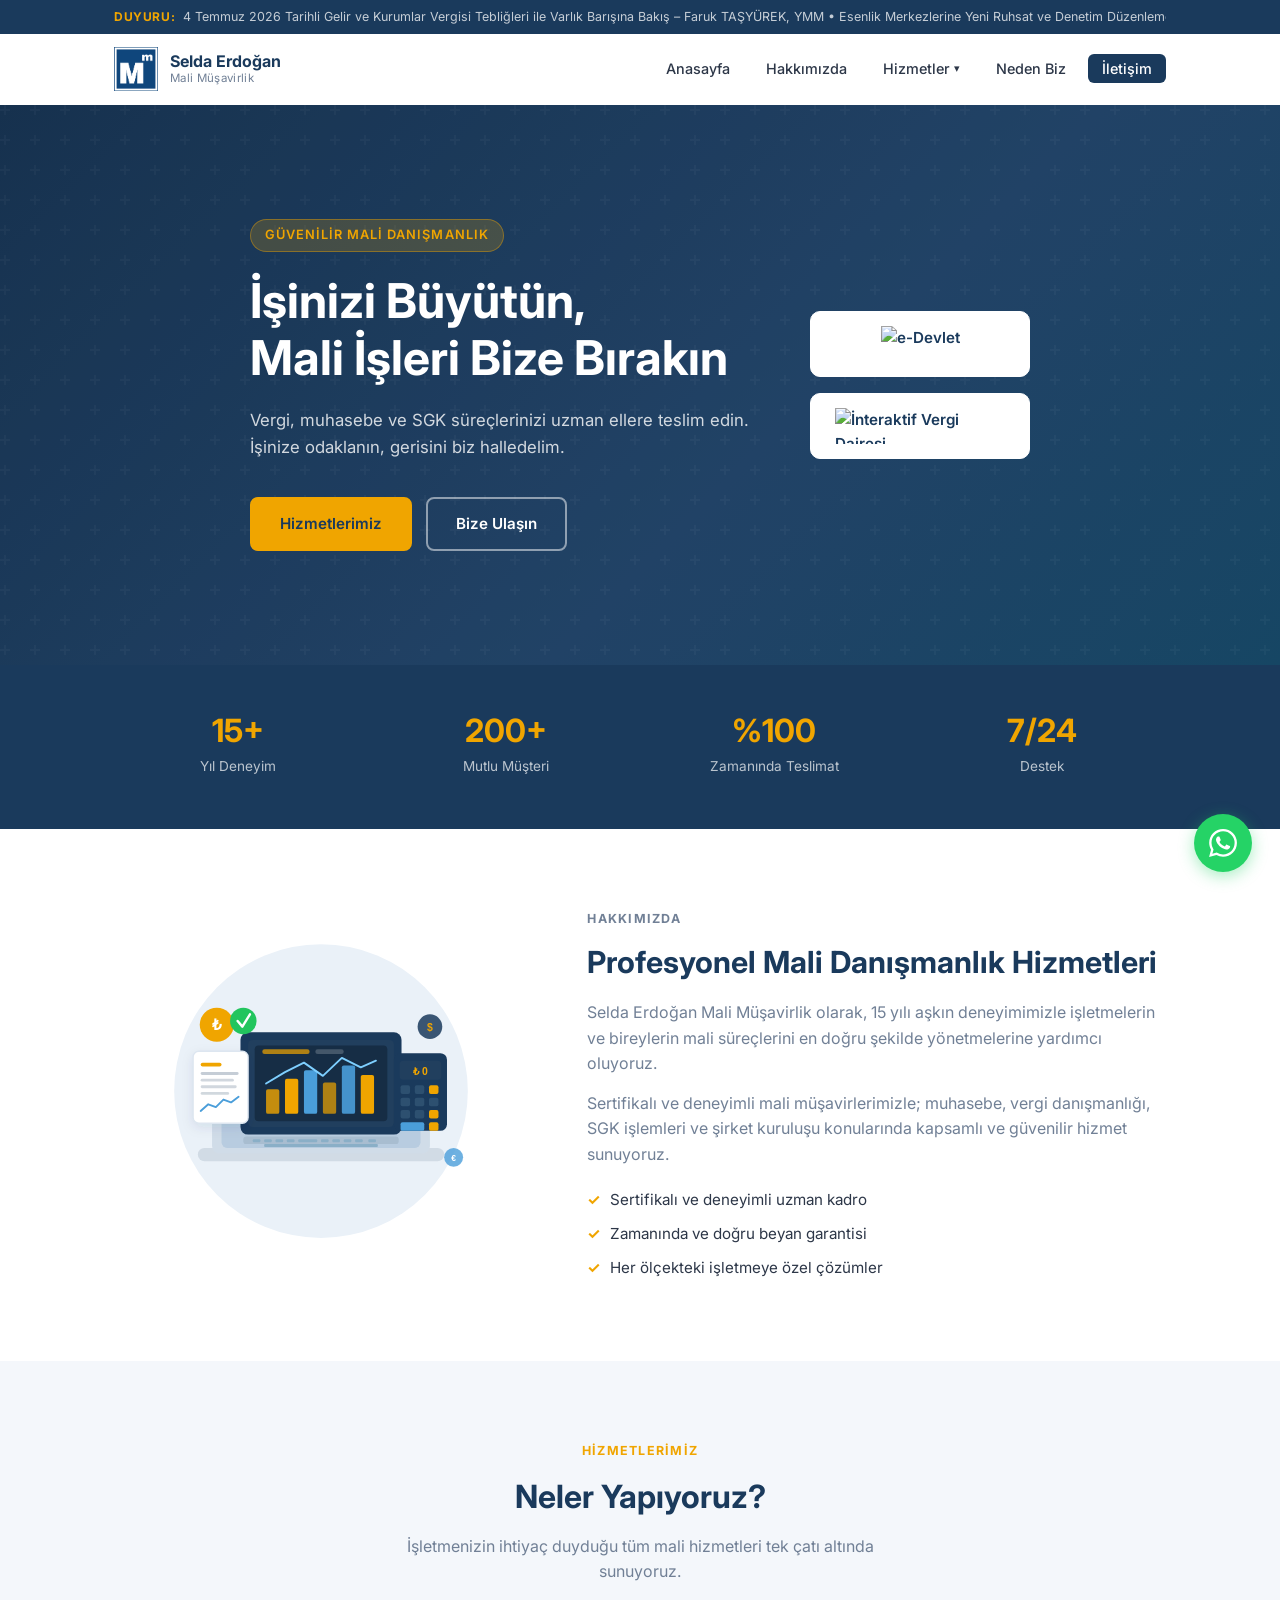
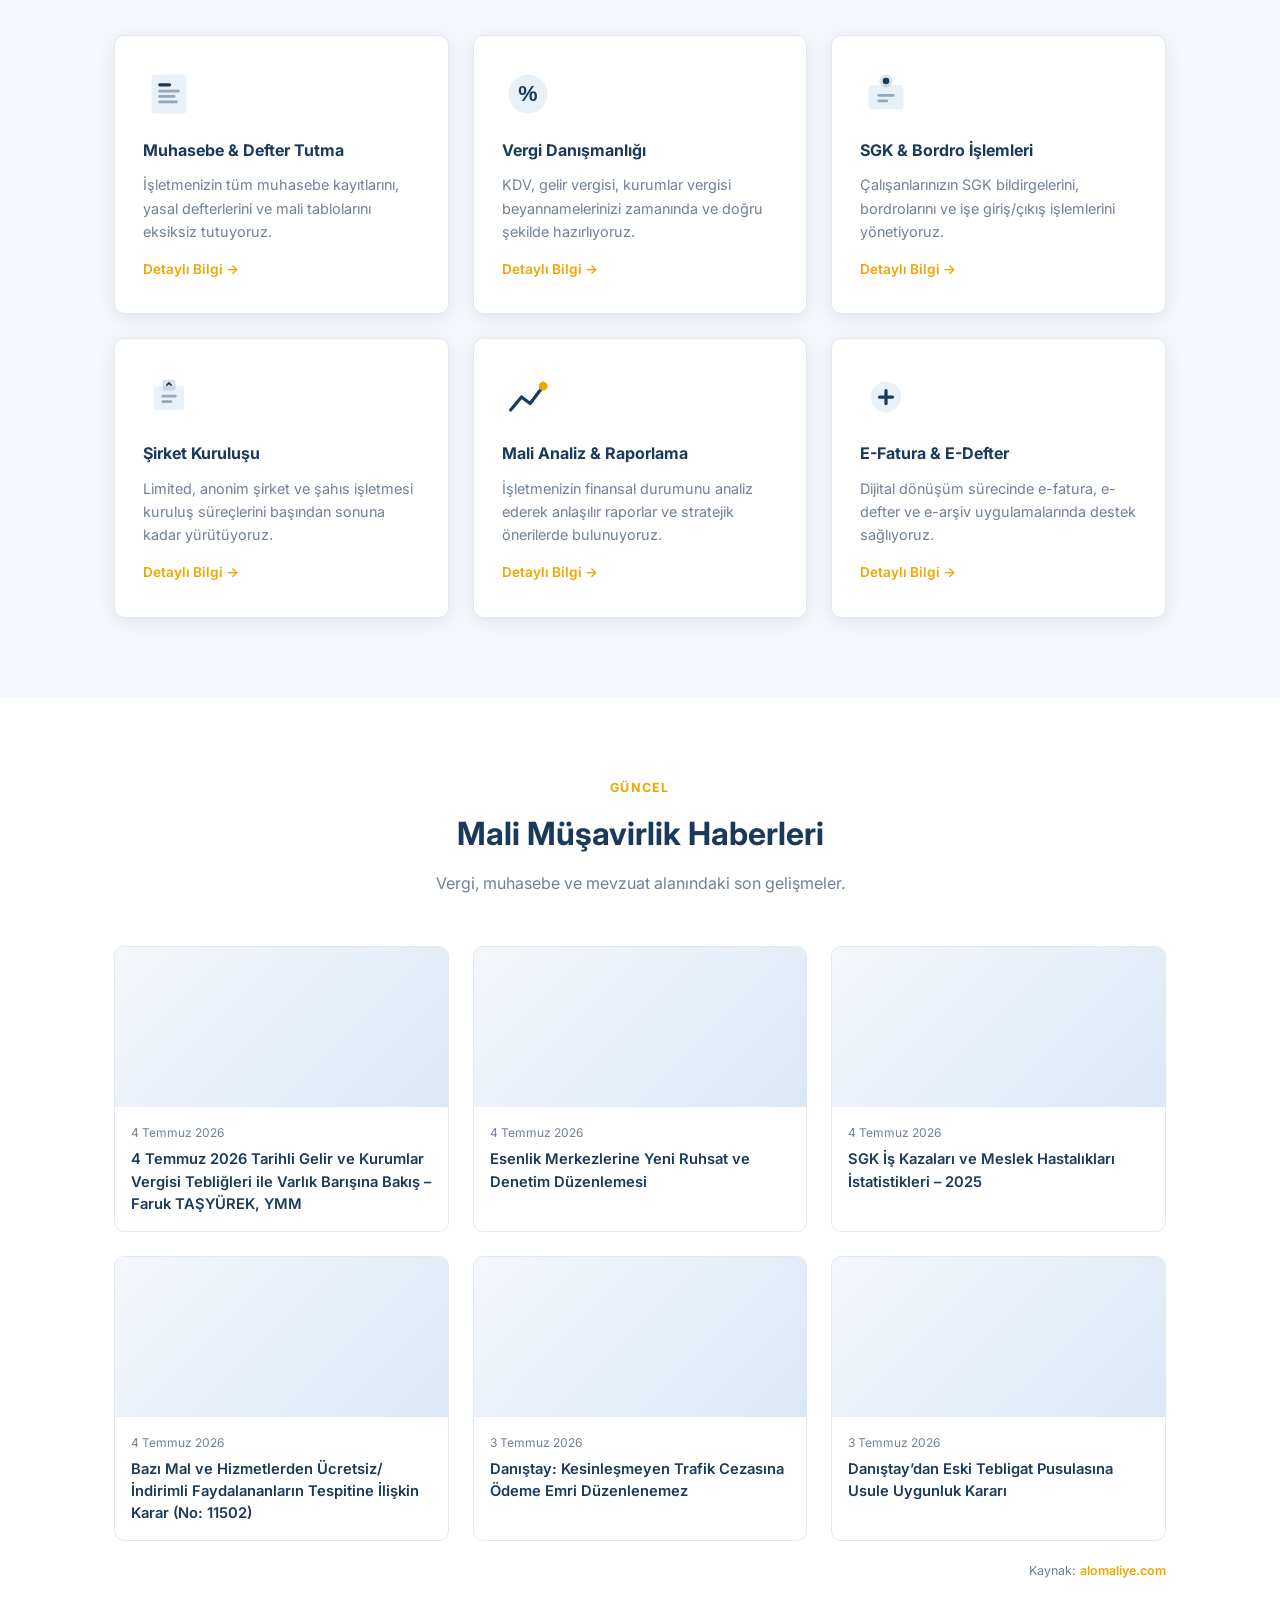
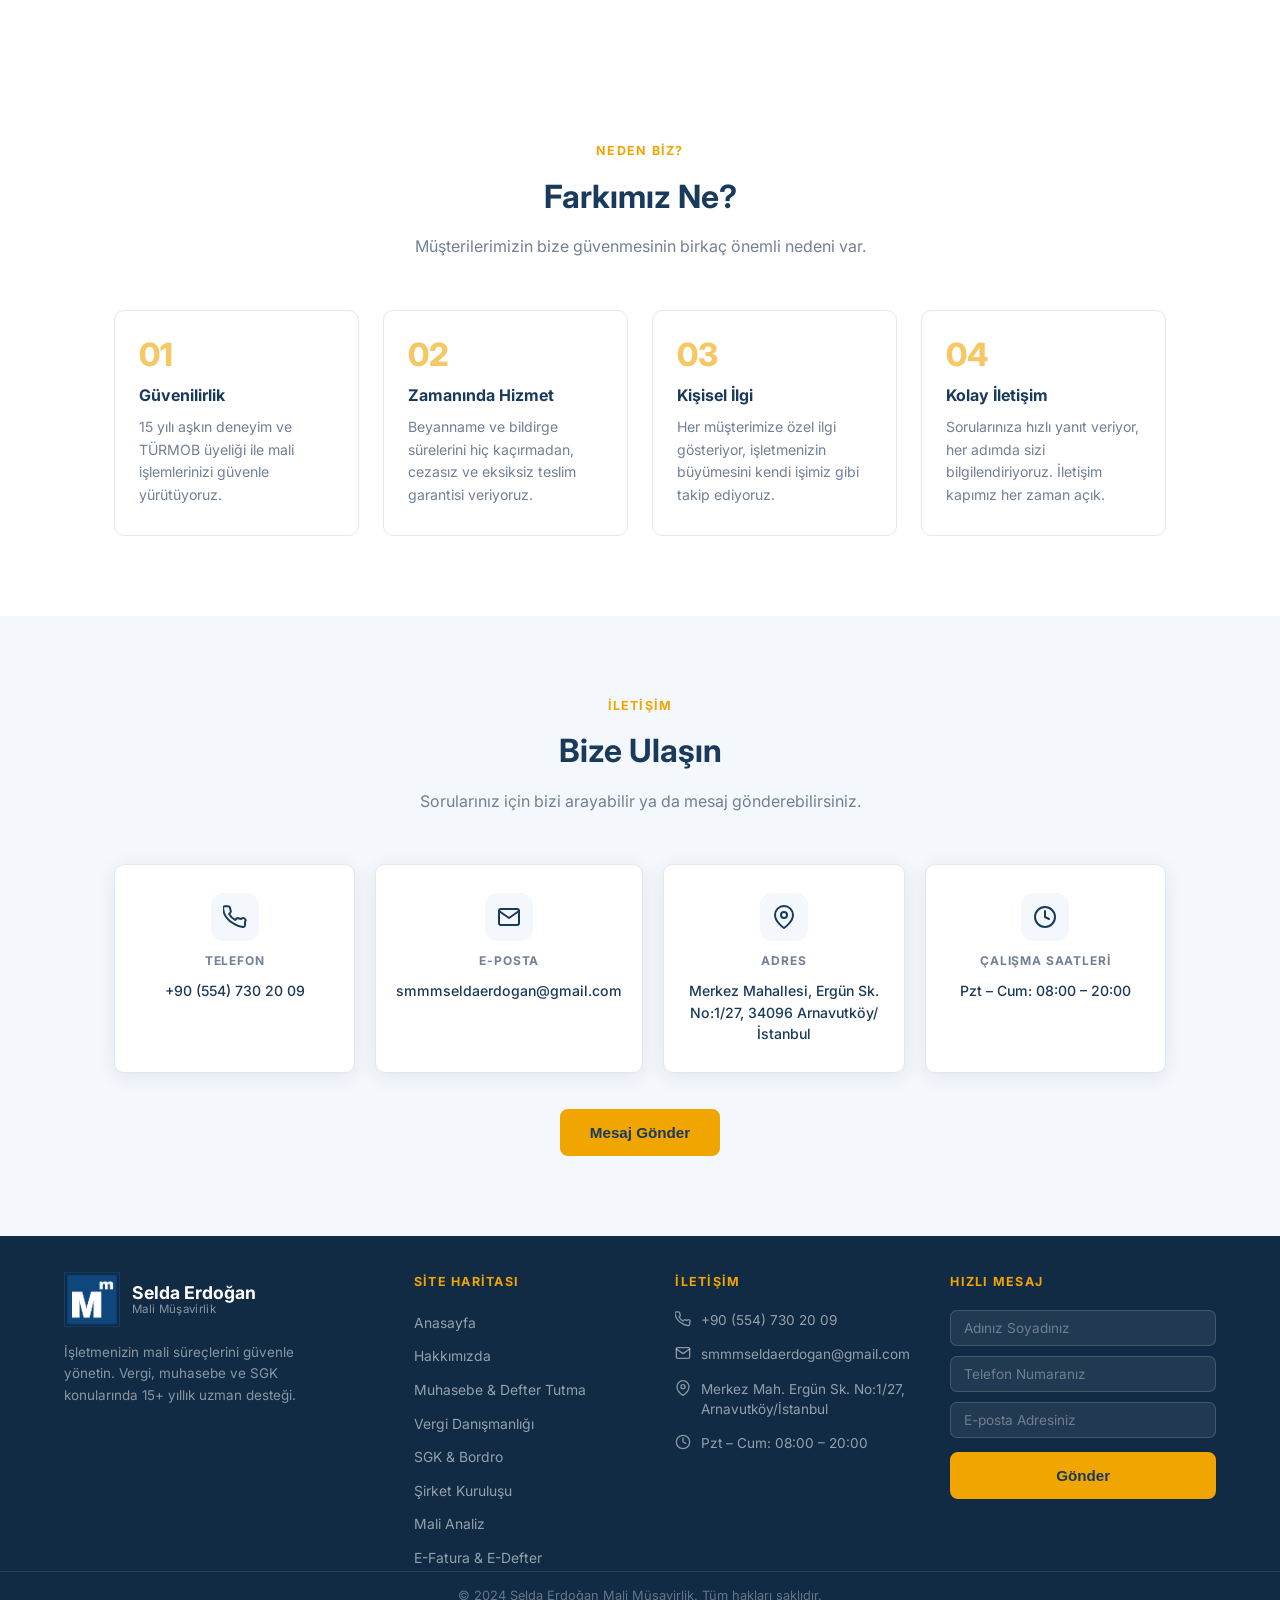
==== commit 43b244f2: "calisma saatleri 08:00-20:00 guncellendi" ====
--- a/index.html
+++ b/index.html
@@ -434,7 +434,7 @@
             </svg>
           </div>
           <span class="contact-label">Çalışma Saatleri</span>
-          <span class="contact-value">Pzt – Cum: 09:00 – 18:00</span>
+          <span class="contact-value">Pzt – Cum: 08:00 – 20:00</span>
         </div>
       </div>
       <div style="text-align:center;margin-top:36px;">
@@ -479,6 +479,12 @@
         <div class="form-group">
           <label for="message">Mesajınız</label>
           <textarea id="message" name="message" rows="3" placeholder="Mesajınızı yazın..."></textarea>
+        </div>
+        <div class="form-group kvkk-group">
+          <label class="kvkk-label">
+            <input type="checkbox" name="kvkk" required />
+            <span>Kişisel verilerimin, Selda Erdoğan Mali Müşavirlik tarafından iletişim amacıyla işlenmesine onay veriyorum.</span>
+          </label>
         </div>
         <button type="submit" class="btn btn-primary btn-full">Gönder</button>
         <p class="form-success" id="form-success">Mesajınız alındı, en kısa sürede dönüş yapacağız!</p>
@@ -535,7 +541,7 @@
           </li>
           <li>
             <svg viewBox="0 0 24 24" fill="none" width="16" height="16"><circle cx="12" cy="12" r="10" stroke="rgba(255,255,255,.5)" stroke-width="2"/><polyline points="12,6 12,12 16,14" stroke="rgba(255,255,255,.5)" stroke-width="2" stroke-linecap="round" stroke-linejoin="round"/></svg>
-            Pzt – Cum: 09:00 – 18:00
+            Pzt – Cum: 08:00 – 20:00
           </li>
         </ul>
       </div>
--- a/style.css
+++ b/style.css
@@ -305,6 +305,24 @@
   font-weight: 400;
   opacity: 0.85;
 }
+.kvkk-group { margin-top: 4px; }
+.kvkk-label {
+  display: flex;
+  align-items: flex-start;
+  gap: 10px;
+  cursor: pointer;
+  font-size: 0.85rem;
+  color: #555;
+  line-height: 1.5;
+}
+.kvkk-label input[type="checkbox"] {
+  margin-top: 3px;
+  flex-shrink: 0;
+  width: 16px;
+  height: 16px;
+  cursor: pointer;
+  accent-color: var(--navy);
+}
 .edevlet-emblem {
   flex-shrink: 0;
 }
